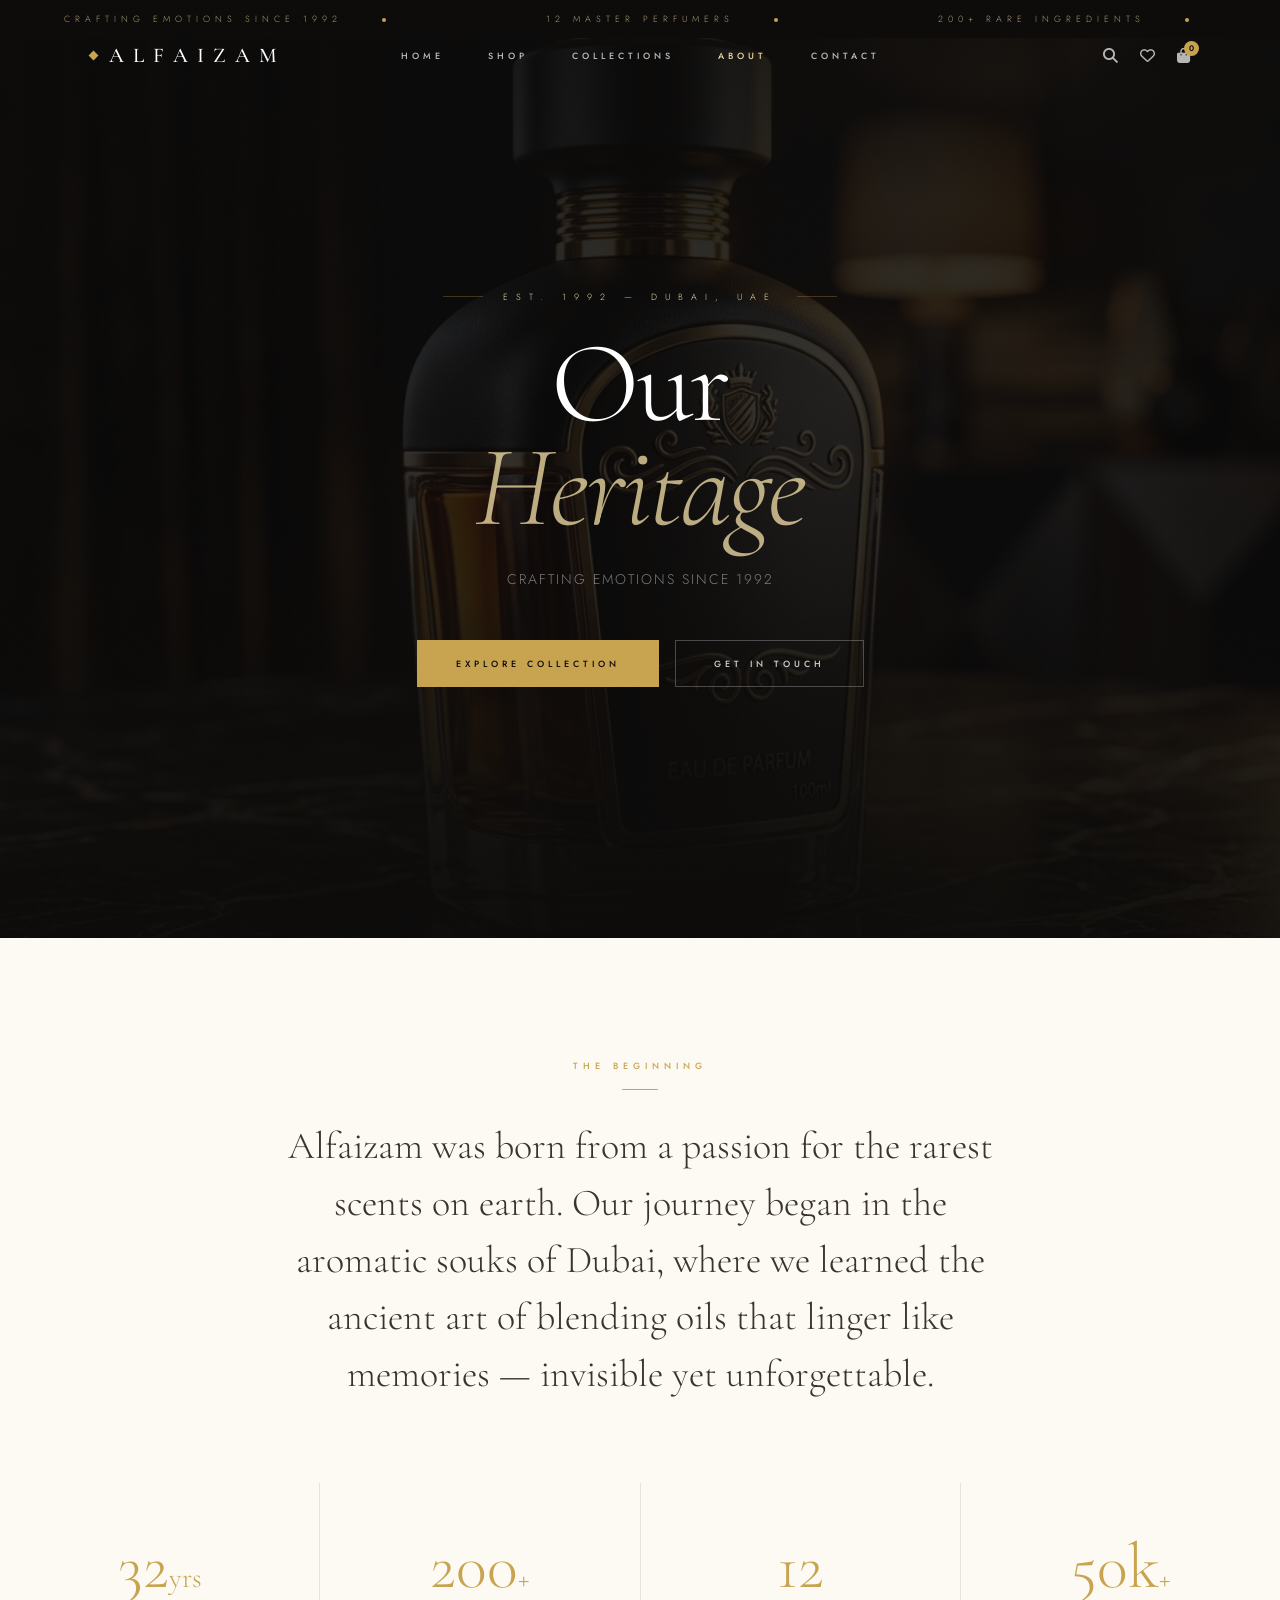
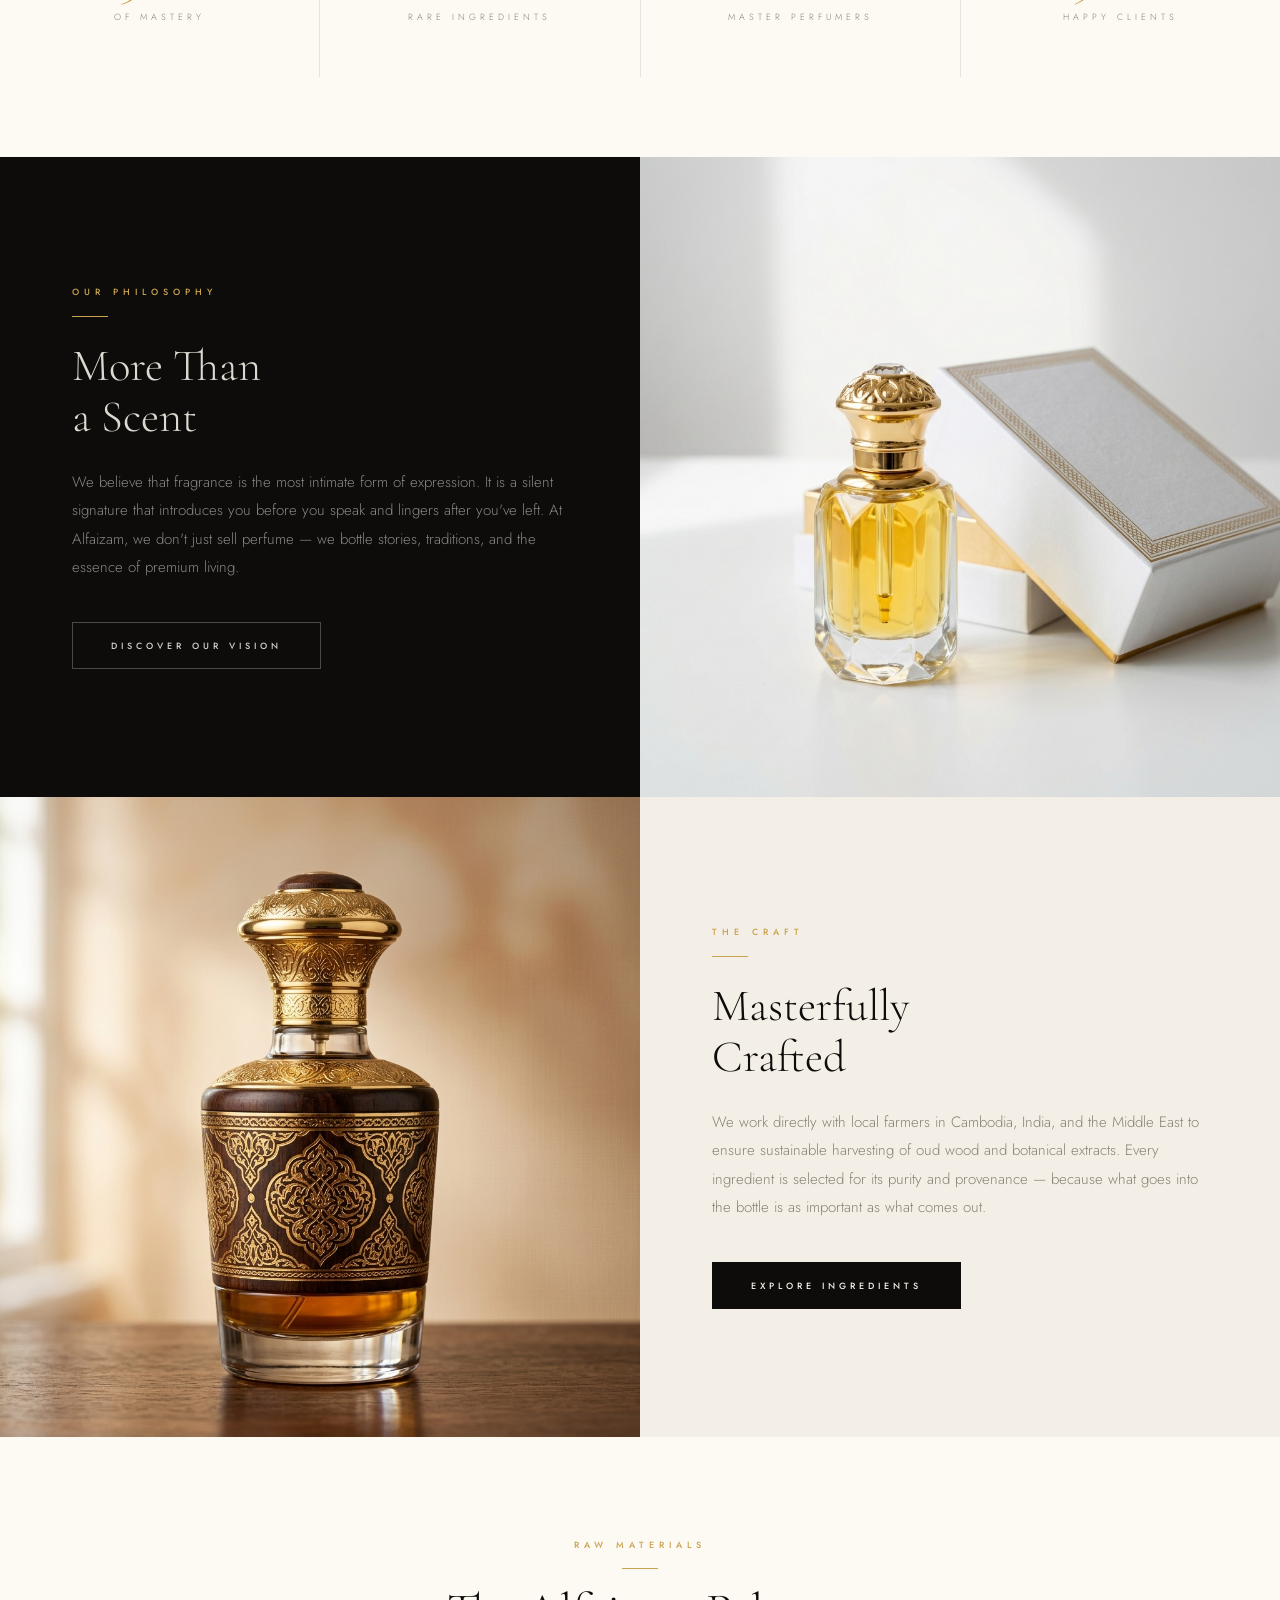
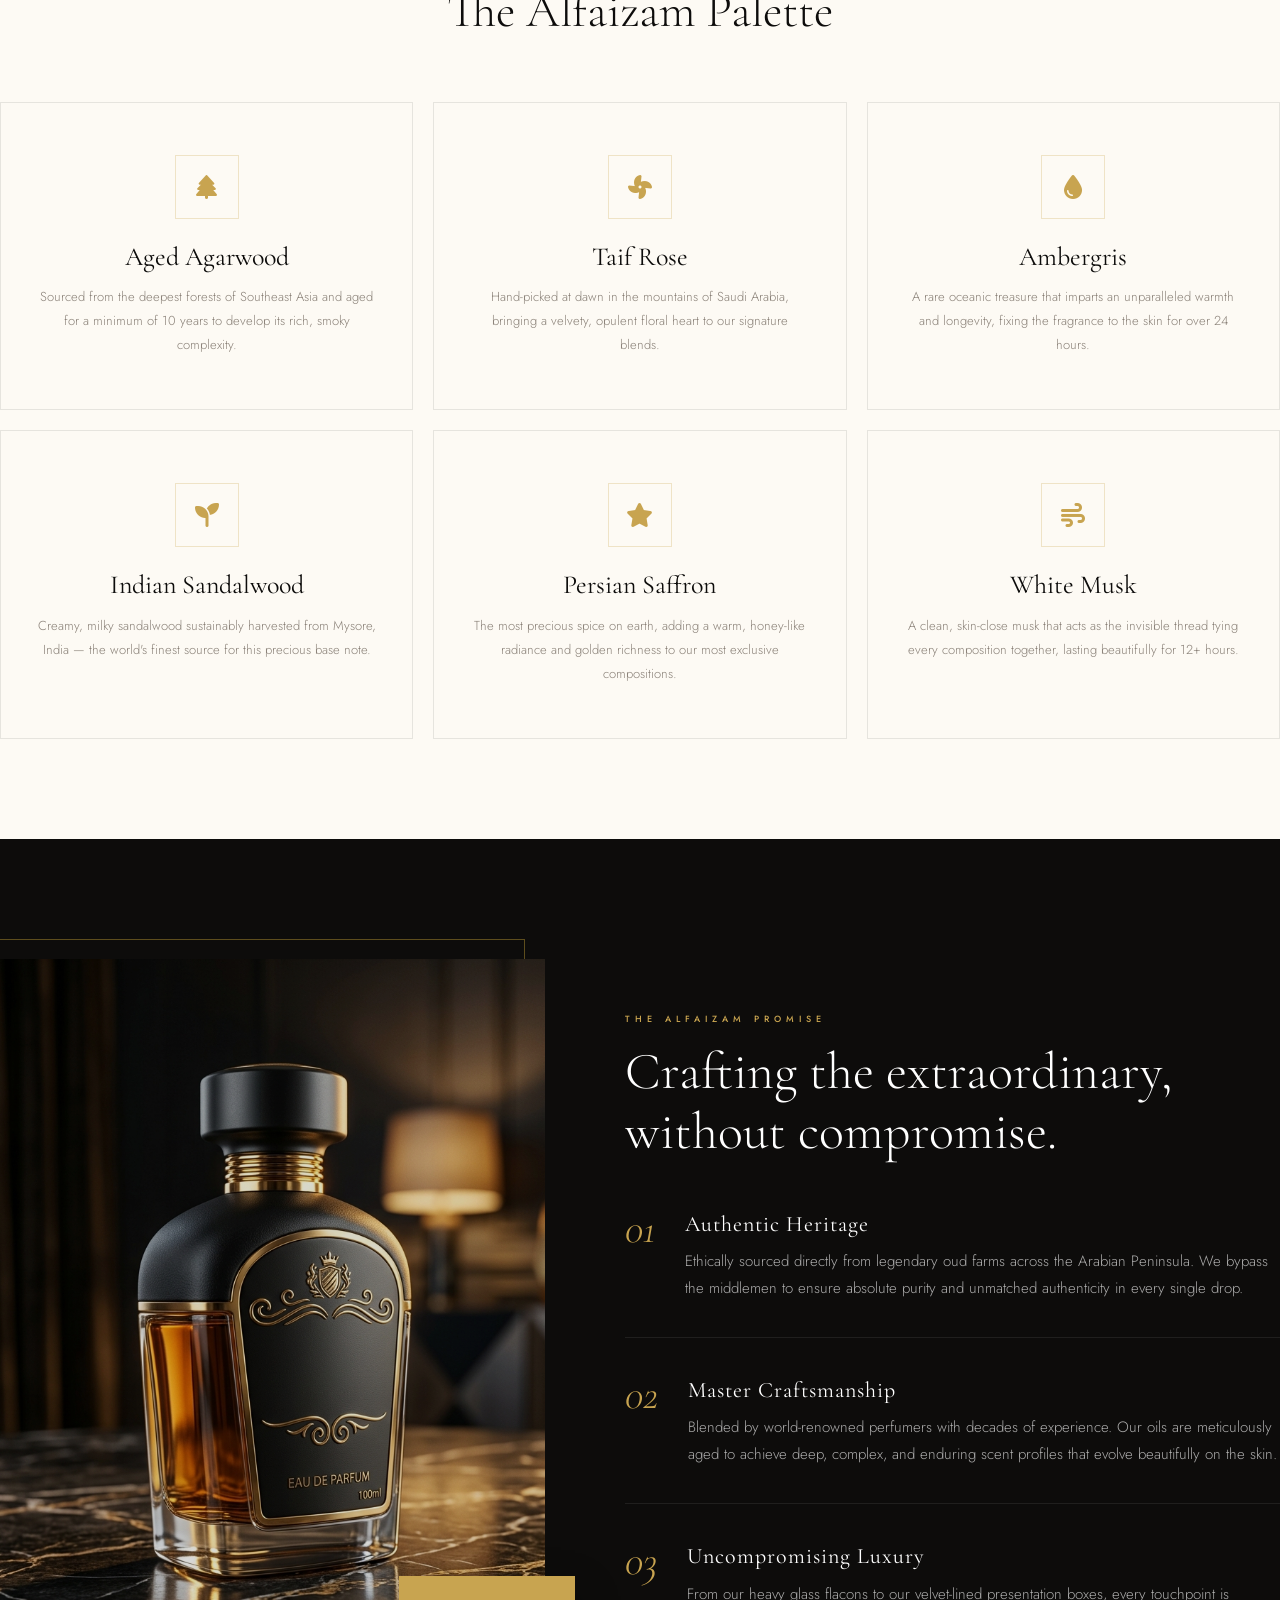
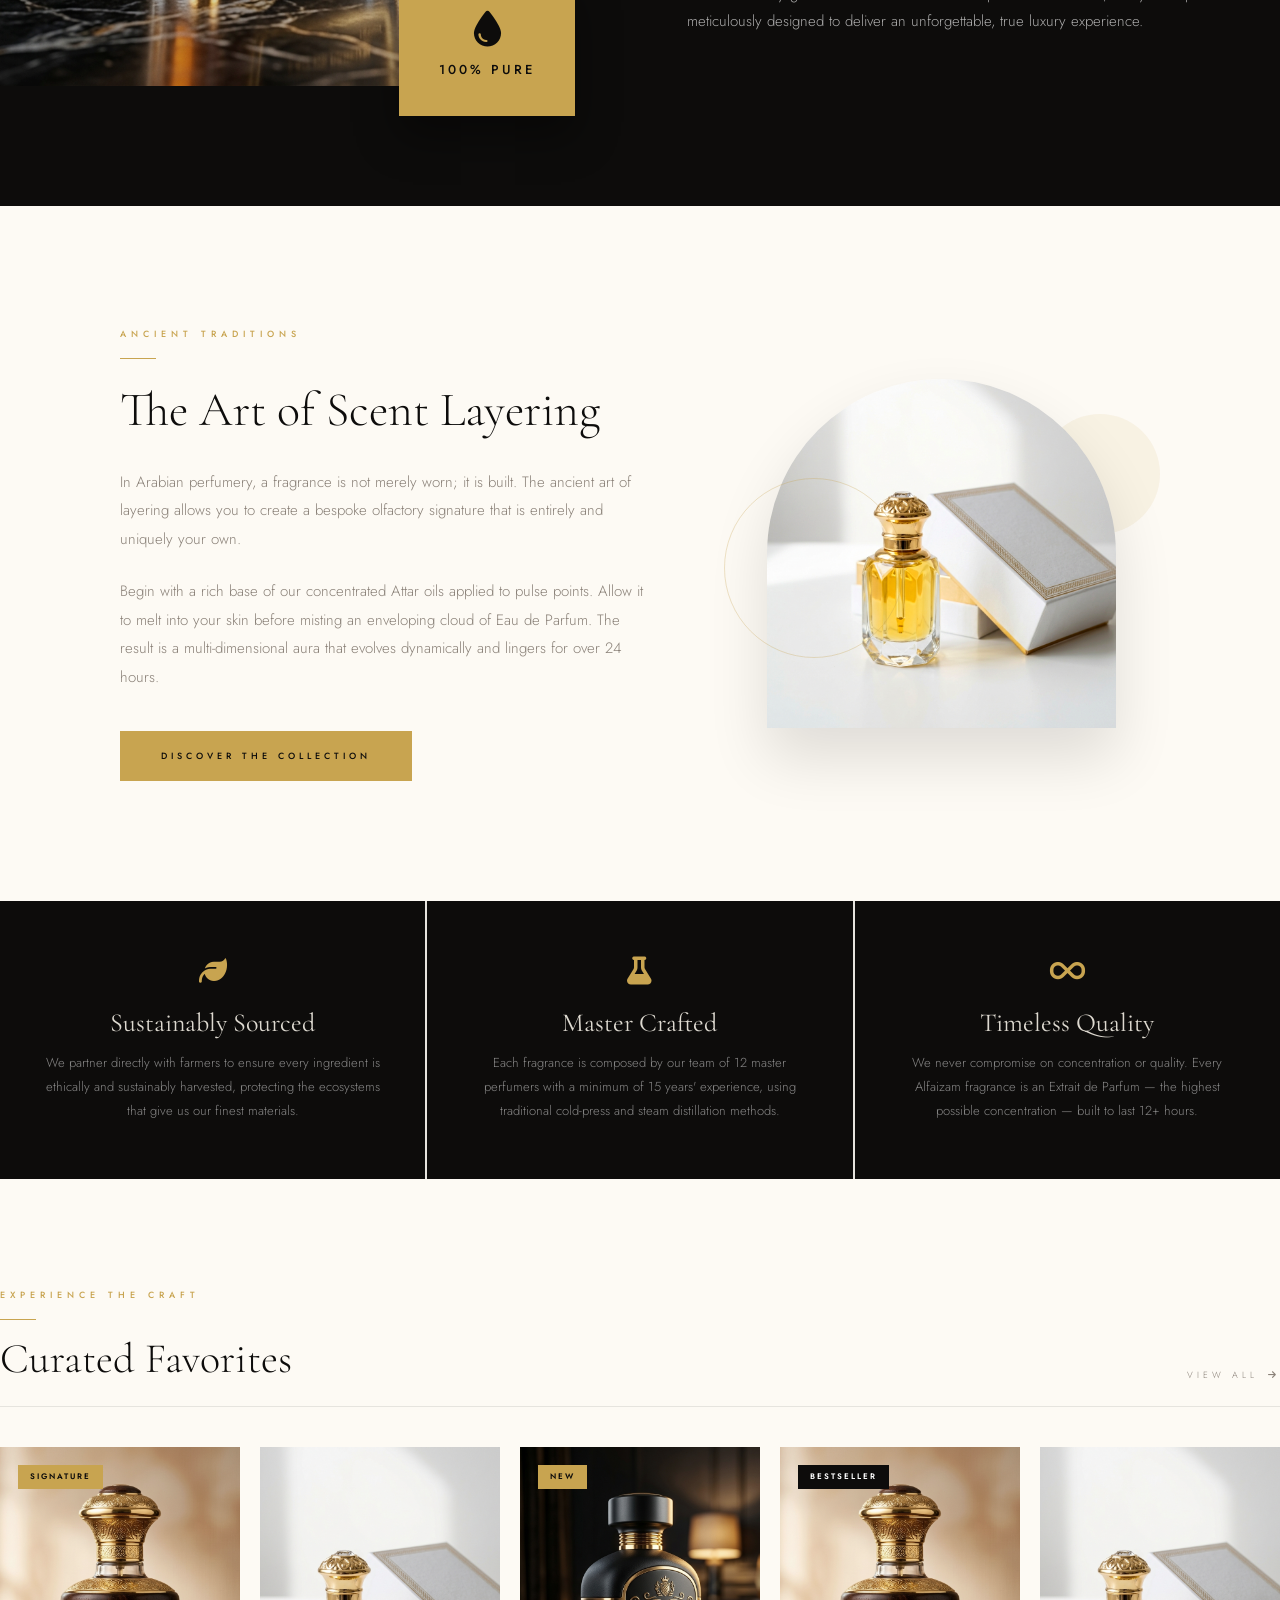
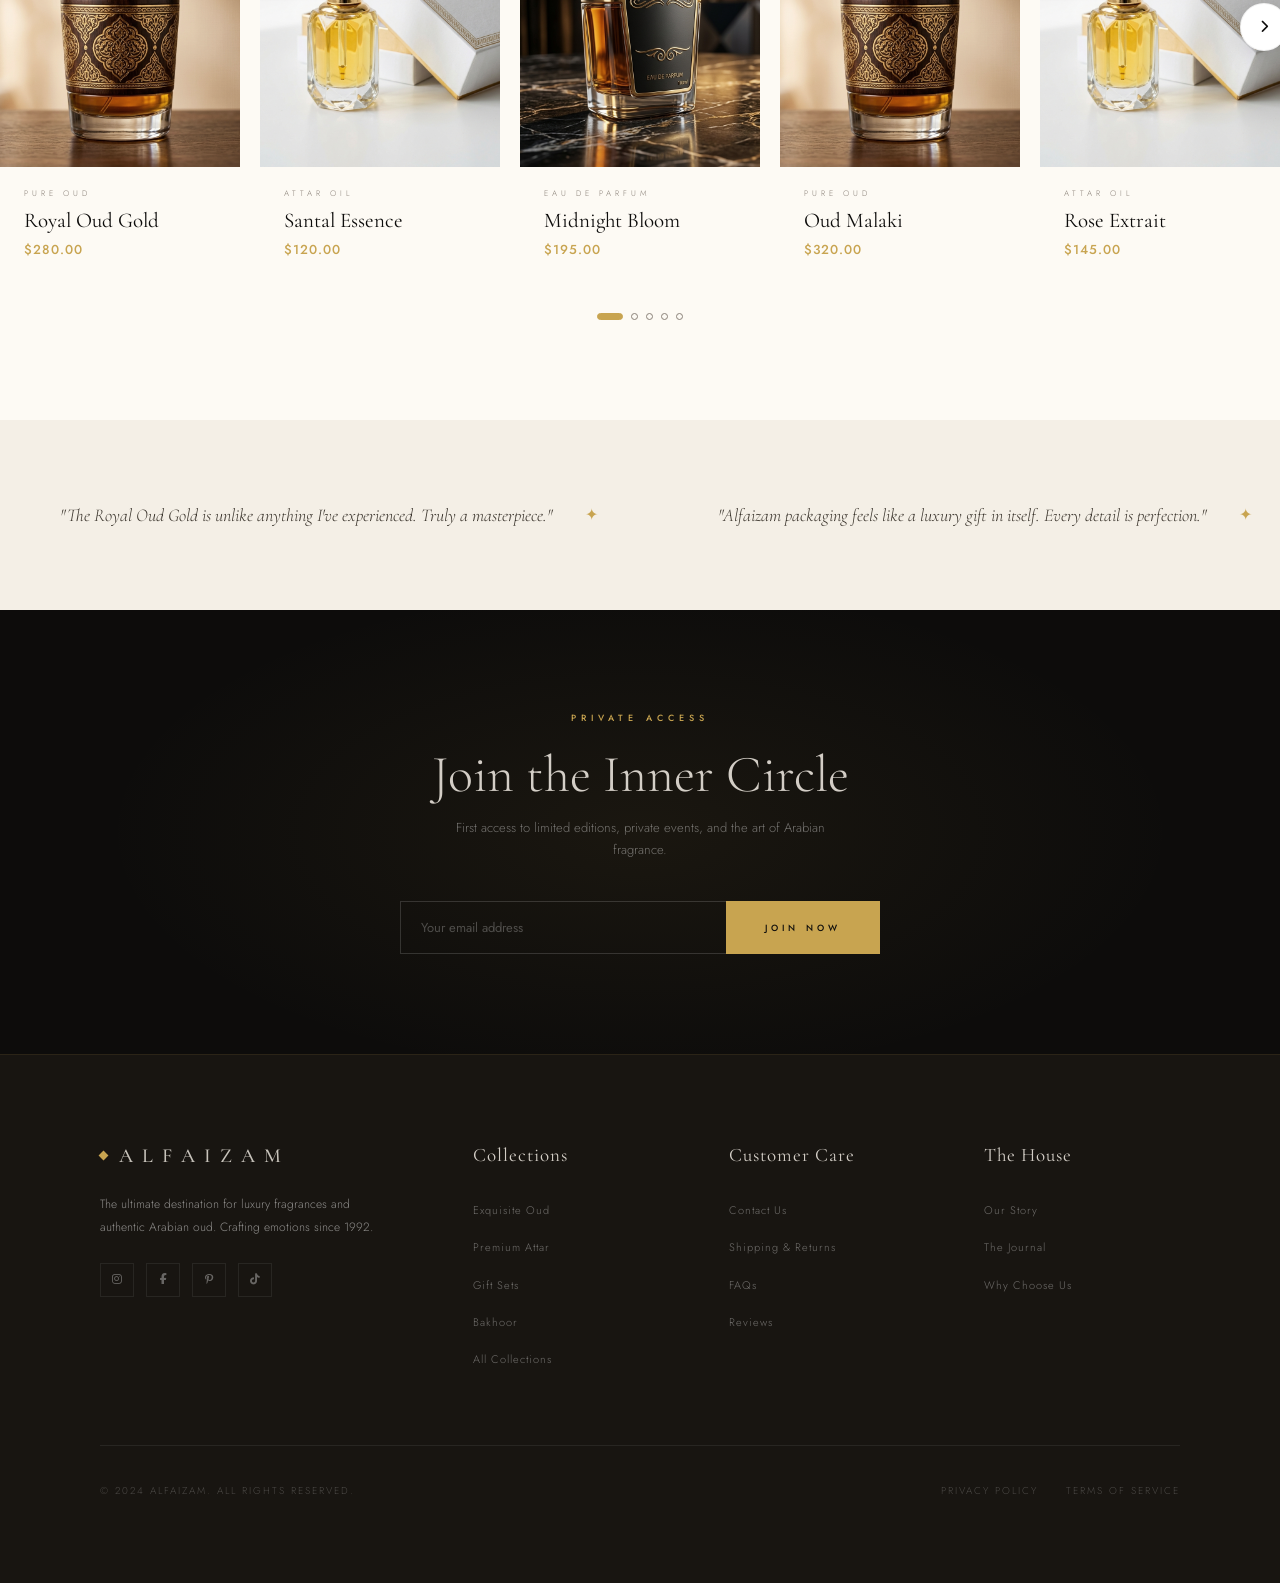
==== about.html @ 8cf2e2de "Initial Commit" ====
<!DOCTYPE html>
<html lang="en">

<head>
    <meta charset="UTF-8">
    <meta name="viewport" content="width=device-width, initial-scale=1.0">
    <title>Our Heritage | ALFAIZAM</title>
    <link rel="stylesheet" href="style.css">
    <link rel="stylesheet" href="https://cdnjs.cloudflare.com/ajax/libs/font-awesome/6.4.0/css/all.min.css">
    <style>
        /* ── About-specific ── */

        /* Full-bleed hero */
        .about-hero {
            min-height: 100vh;
            background: var(--ink);
            position: relative;
            display: flex;
            align-items: center;
            justify-content: center;
            overflow: hidden;
            color: white;
            text-align: center;
        }

        .about-hero-bg {
            position: absolute;
            inset: 0;
            background-image: url('images/hero.png');
            background-size: cover;
            background-position: center;
            opacity: .18;
        }

        .about-hero-vignette {
            position: absolute;
            inset: 0;
            background:
                radial-gradient(ellipse 100% 60% at 50% 100%, rgba(13, 12, 11, .95) 0%, transparent 65%),
                linear-gradient(to bottom, rgba(13, 12, 11, .6) 0%, rgba(13, 12, 11, .05) 40%, rgba(13, 12, 11, .7) 100%);
        }

        .about-hero-content {
            position: relative;
            z-index: 2;
            padding: 0 24px;
            max-width: 900px;
        }

        .about-hero-content .eyebrow {
            font-size: 9px;
            letter-spacing: 8px;
            text-transform: uppercase;
            color: var(--gold-pale);
            opacity: 0;
            animation: fadeInUp .9s forwards .3s;
            margin-bottom: 28px;
            display: flex;
            align-items: center;
            justify-content: center;
            gap: 20px;
        }

        .about-hero-content .eyebrow::before,
        .about-hero-content .eyebrow::after {
            content: '';
            display: block;
            width: 40px;
            height: 1px;
            background: var(--bd-gold);
        }

        .about-hero-content h1 {
            font-family: 'Cormorant Garamond', serif;
            font-size: clamp(64px, 9vw, 130px);
            font-weight: 300;
            line-height: .9;
            letter-spacing: -.02em;
            opacity: 0;
            animation: fadeInUp .9s forwards .55s;
            margin-bottom: 28px;
        }

        .about-hero-content h1 em {
            font-style: italic;
            color: rgba(232, 213, 160, .8);
            display: block;
        }

        .about-hero-content p {
            font-size: 14px;
            color: rgba(255, 255, 255, .45);
            letter-spacing: 2px;
            text-transform: uppercase;
            opacity: 0;
            animation: fadeInUp .9s forwards .75s;
            margin-bottom: 48px;
        }

        .about-hero-actions {
            display: flex;
            gap: 16px;
            justify-content: center;
            opacity: 0;
            animation: fadeInUp .9s forwards .95s;
        }

        /* ── Opening statement ── */
        .opening-section {
            background: var(--ivory);
            padding: 120px 0 80px;
        }

        .opening-quote {
            max-width: 820px;
            margin: 0 auto 80px;
            text-align: center;
            padding: 0 40px;
        }

        .opening-quote p {
            font-family: 'Cormorant Garamond', serif;
            font-size: clamp(24px, 3vw, 38px);
            font-weight: 300;
            line-height: 1.5;
            color: var(--charcoal);
        }

        /* ── Stats grid ── */
        .stat-grid-4 {
            display: grid;
            grid-template-columns: repeat(4, 1fr);
            gap: 1px;
            background: var(--bd-light);
        }

        @media (max-width: 768px) {
            .stat-grid-4 {
                grid-template-columns: repeat(2, 1fr);
            }
        }

        .stat-block-v2 {
            background: var(--ivory);
            padding: 52px 36px;
            text-align: center;
            transition: background .4s;
        }

        .stat-block-v2:hover {
            background: white;
        }

        .stat-block-v2 .num {
            font-family: 'Cormorant Garamond', serif;
            font-size: clamp(52px, 5vw, 76px);
            font-weight: 300;
            color: var(--gold);
            line-height: 1;
            margin-bottom: 10px;
        }

        .stat-block-v2 .lbl {
            font-size: 9px;
            letter-spacing: 4px;
            text-transform: uppercase;
            color: var(--ash);
        }

        /* ── Philosophy split ── */
        .philosophy-grid {
            display: grid;
            grid-template-columns: 1fr 1fr;
            min-height: 620px;
        }

        @media (max-width: 768px) {
            .philosophy-grid {
                grid-template-columns: 1fr;
            }

            .philosophy-img {
                height: 340px;
            }
        }

        .philosophy-img {
            position: relative;
            overflow: hidden;
        }

        .philosophy-img img {
            width: 100%;
            height: 100%;
            object-fit: cover;
            transition: transform 1.4s;
        }

        .philosophy-img:hover img {
            transform: scale(1.04);
        }

        .philosophy-content {
            display: flex;
            align-items: center;
            justify-content: center;
            padding: 80px 72px;
        }

        .philosophy-inner {
            max-width: 500px;
        }

        @media (max-width: 992px) {
            .philosophy-content {
                padding: 56px 40px;
            }
        }

        /* ── Timeline ── */
        .timeline-wrap {
            max-width: 900px;
            margin: 0 auto;
            position: relative;
        }

        .timeline-line {
            position: absolute;
            left: 50%;
            top: 0;
            bottom: 0;
            width: 1px;
            background: linear-gradient(to bottom, transparent, var(--bd-gold) 15%, var(--bd-gold) 85%, transparent);
            transform: translateX(-50%);
        }

        .timeline-item {
            display: grid;
            grid-template-columns: 1fr 56px 1fr;
            gap: 0;
            margin-bottom: 60px;
            align-items: center;
        }

        .timeline-item:last-child {
            margin-bottom: 0;
        }

        .tl-left {
            text-align: right;
            padding-right: 40px;
        }

        .tl-right {
            text-align: left;
            padding-left: 40px;
        }

        .tl-dot-wrap {
            display: flex;
            align-items: center;
            justify-content: center;
            position: relative;
            z-index: 2;
        }

        .tl-dot {
            width: 16px;
            height: 16px;
            border-radius: 50%;
            background: var(--gold);
            border: 3px solid var(--ivory);
            box-shadow: 0 0 0 1px var(--gold);
        }

        .tl-year {
            font-family: 'Cormorant Garamond', serif;
            font-size: 52px;
            font-weight: 300;
            color: var(--gold);
            line-height: 1;
            margin-bottom: 8px;
        }

        .tl-title {
            font-family: 'Cormorant Garamond', serif;
            font-size: 22px;
            font-weight: 400;
            margin-bottom: 8px;
            color: var(--ink);
        }

        .tl-desc {
            font-size: 13px;
            color: var(--ash);
            line-height: 1.75;
        }

        /* Alternating: odd items — year on right, text on left */
        .timeline-item:nth-child(even) .tl-left {
            order: 3;
            text-align: left;
            padding-right: 0;
            padding-left: 40px;
        }

        .timeline-item:nth-child(even) .tl-dot-wrap {
            order: 2;
        }

        .timeline-item:nth-child(even) .tl-right {
            order: 1;
            text-align: right;
            padding-left: 0;
            padding-right: 40px;
        }

        @media (max-width: 768px) {
            .timeline-line {
                left: 20px;
            }

            .timeline-item {
                grid-template-columns: 40px 1fr;
                grid-template-rows: auto;
            }

            .tl-dot-wrap {
                order: 1 !important;
                grid-row: 1;
            }

            .tl-left,
            .tl-right {
                order: 2 !important;
                grid-column: 2;
                text-align: left !important;
                padding: 0 0 0 16px !important;
            }

            .tl-right {
                display: none;
            }

            .tl-year {
                font-size: 36px;
            }
        }

        /* ── Ingredients ── */
        .ingredient-card {
            background: var(--ivory);
            padding: 52px 36px;
            text-align: center;
            border: 1px solid var(--bd-light);
            transition: background .4s, transform .4s, box-shadow .4s;
            position: relative;
            overflow: hidden;
        }

        .ingredient-card::before {
            content: '';
            position: absolute;
            bottom: 0;
            left: 0;
            right: 0;
            height: 2px;
            background: var(--gold);
            transform: scaleX(0);
            transition: transform .4s;
        }

        .ingredient-card:hover {
            background: white;
            transform: translateY(-4px);
            box-shadow: 0 16px 48px rgba(0, 0, 0, .08);
        }

        .ingredient-card:hover::before {
            transform: scaleX(1);
        }

        .ingredient-icon {
            width: 64px;
            height: 64px;
            border: 1px solid var(--bd-gold);
            display: flex;
            align-items: center;
            justify-content: center;
            margin: 0 auto 24px;
            color: var(--gold);
            font-size: 24px;
            transition: all .4s;
        }

        .ingredient-card:hover .ingredient-icon {
            background: var(--gold);
            color: var(--ink);
        }

        /* ── Values ── */
        .value-strip {
            display: grid;
            grid-template-columns: repeat(3, 1fr);
            gap: 2px;
            background: var(--bd-light);
        }

        @media (max-width: 768px) {
            .value-strip {
                grid-template-columns: 1fr;
            }
        }

        .value-card {
            background: var(--ink);
            padding: 56px 44px;
            color: white;
            text-align: center;
            transition: background .4s;
        }

        .value-card:hover {
            background: var(--smoke);
        }

        .value-card i {
            font-size: 28px;
            color: var(--gold);
            margin-bottom: 24px;
            display: block;
        }

        .value-card h3 {
            font-family: 'Cormorant Garamond', serif;
            font-size: 26px;
            font-weight: 400;
            margin-bottom: 14px;
            color: rgba(244, 239, 230, .9);
        }

        .value-card p {
            font-size: 13px;
            color: rgba(255, 255, 255, .5);
            line-height: 1.85;
        }

        /* ── Slider shared ── */
        .smart-slider-prev,
        .smart-slider-next {
            position: absolute;
            top: 38%;
            transform: translateY(-50%);
            width: 48px;
            height: 48px;
            background: white;
            color: var(--ink);
            border-radius: 50%;
            display: flex;
            align-items: center;
            justify-content: center;
            box-shadow: 0 4px 24px rgba(0, 0, 0, 0.18);
            z-index: 10;
            border: 1px solid rgba(0, 0, 0, 0.06);
            transition: all 0.3s;
            cursor: pointer;
            font-size: 13px;
        }

        .smart-slider-prev:hover,
        .smart-slider-next:hover {
            background: var(--gold);
            color: white;
            box-shadow: 0 6px 28px rgba(200, 164, 80, 0.4);
        }

        .smart-slider-prev {
            left: -8px;
        }

        .smart-slider-next {
            right: -8px;
        }

        .smart-slider-prev.hidden,
        .smart-slider-next.hidden {
            opacity: 0;
            pointer-events: none;
        }

        .smart-slider-section {
            position: relative;
        }

        .smart-slider-wrapper {
            overflow: hidden;
        }

        .smart-slider-track {
            display: flex;
            will-change: transform;
        }

        .slider-dots {
            display: flex;
            justify-content: center;
            gap: 8px;
            margin-top: 28px;
        }

        .slider-dot {
            width: 7px;
            height: 7px;
            border-radius: 50%;
            background: transparent;
            border: 1px solid var(--ash);
            cursor: pointer;
            transition: all 0.35s;
        }

        .slider-dot.active {
            background: var(--gold);
            border-color: var(--gold);
            width: 26px;
            border-radius: 4px;
        }
    </style>
</head>

<body>

    <div class="announcement-bar">
        <div class="marquee-track">
            <span class="marquee-item">Crafting Emotions Since 1992 <span class="dot"></span></span>
            <span class="marquee-item">12 Master Perfumers <span class="dot"></span></span>
            <span class="marquee-item">200+ Rare Ingredients <span class="dot"></span></span>
            <span class="marquee-item">50,000+ Happy Clients Worldwide <span class="dot"></span></span>
            <span class="marquee-item">Crafting Emotions Since 1992 <span class="dot"></span></span>
            <span class="marquee-item">12 Master Perfumers <span class="dot"></span></span>
            <span class="marquee-item">200+ Rare Ingredients <span class="dot"></span></span>
            <span class="marquee-item">50,000+ Happy Clients Worldwide <span class="dot"></span></span>
        </div>
    </div>

    <header class="site-header" id="site-header">
        <div class="container">
            <div class="header-inner">
                <div style="display:flex;align-items:center;gap:18px;">
                    <div class="hamburger" id="hamburger"><span></span><span></span><span></span></div>
                    <a href="index.html" class="logo"><span class="logo-gem"></span>Alfaizam</a>
                </div>
                <nav class="main-nav">
                    <a href="index.html">Home</a>
                    <a href="shop.html">Shop</a>
                    <a href="collections.html">Collections</a>
                    <a href="about.html" style="color:var(--gold-pale)!important;">About</a>
                    <a href="contact.html">Contact</a>
                </nav>
                <div class="header-actions">
                    <button id="search-btn"><i class="fa-solid fa-magnifying-glass"></i></button>
                    <a href="wishlist.html" class="hide-mobile"><i class="fa-regular fa-heart"></i></a>
                    <a href="cart.html" style="position:relative;">
                        <i class="fa-solid fa-bag-shopping"></i>
                        <span class="cart-badge">0</span>
                    </a>
                </div>
            </div>
        </div>
    </header>

    <nav class="mobile-nav" id="mobile-nav">
        <button class="mobile-close" id="mobile-close"><i class="fa-solid fa-xmark"></i></button>
        <ul class="mobile-nav-links">
            <li><a href="index.html">Home</a></li>
            <li><a href="shop.html">Shop</a></li>
            <li><a href="collections.html">Collections</a></li>
            <li><a href="about.html">About</a></li>
            <li><a href="contact.html">Contact</a></li>
        </ul>
        <div class="mobile-nav-footer"><a href="wishlist.html">Wishlist</a><a href="cart.html">Bag</a></div>
    </nav>

    <div class="search-overlay" id="search-overlay">
        <button class="search-close-btn" id="search-close"><i class="fa-solid fa-xmark"></i></button>
        <div class="search-body">
            <span class="search-label">Search Our Collection</span>
            <input type="text" class="search-field" placeholder="Oud, Attar, Rose…" id="search-field">
            <div class="search-hints">
                <span class="search-hint">Royal Oud</span>
                <span class="search-hint">Santal</span>
                <span class="search-hint">Gift Sets</span>
            </div>
        </div>
    </div>

    <!-- ══ ABOUT HERO ══ -->
    <section class="about-hero">
        <div class="about-hero-bg"></div>
        <div class="about-hero-vignette"></div>
        <div class="about-hero-content">
            <div class="eyebrow">Est. 1992 — Dubai, UAE</div>
            <h1>Our<em>Heritage</em></h1>
            <p>Crafting Emotions Since 1992</p>
            <div class="about-hero-actions">
                <a href="shop.html" class="btn btn-gold">Explore Collection</a>
                <a href="contact.html" class="btn btn-outline-light">Get in Touch</a>
            </div>
        </div>
    </section>

    <!-- ══ OPENING STATEMENT + STATS ══ -->
    <section class="opening-section">
        <div class="container">
            <div class="opening-quote reveal">
                <span class="label" style="margin-bottom:16px;display:block;text-align:center;">The Beginning</span>
                <div class="gold-line gold-line-center" style="margin-bottom:28px;"></div>
                <p>
                    Alfaizam was born from a passion for the rarest scents on earth. Our journey began in the aromatic
                    souks of Dubai, where we learned the ancient art of blending oils that linger like memories —
                    invisible yet unforgettable.
                </p>
            </div>
            <div class="stat-grid-4">
                <div class="stat-block-v2 reveal">
                    <p class="num">32<span style="font-size:.45em">yrs</span></p>
                    <p class="lbl">Of Mastery</p>
                </div>
                <div class="stat-block-v2 reveal d1">
                    <p class="num">200<span style="font-size:.45em">+</span></p>
                    <p class="lbl">Rare Ingredients</p>
                </div>
                <div class="stat-block-v2 reveal d2">
                    <p class="num">12</p>
                    <p class="lbl">Master Perfumers</p>
                </div>
                <div class="stat-block-v2 reveal d3">
                    <p class="num">50k<span style="font-size:.45em">+</span></p>
                    <p class="lbl">Happy Clients</p>
                </div>
            </div>
        </div>
    </section>

    <!-- ══ PHILOSOPHY SPLIT ══ -->
    <div class="philosophy-grid">
        <div class="philosophy-content" style="background:var(--ink);">
            <div class="philosophy-inner reveal">
                <span class="label" style="margin-bottom:16px;display:block;">Our Philosophy</span>
                <div class="gold-line gold-line-left" style="margin-bottom:24px;"></div>
                <h2
                    style="font-family:'Cormorant Garamond',serif;font-size:clamp(34px,3.5vw,52px);font-weight:300;color:rgba(244,239,230,.9);margin-bottom:24px;line-height:1.15;">
                    More Than<br>a Scent
                </h2>
                <p style="color:rgba(255,255,255,.5);font-size:15px;line-height:1.9;margin-bottom:40px;">
                    We believe that fragrance is the most intimate form of expression. It is a silent signature that
                    introduces you before you speak and lingers after you've left. At Alfaizam, we don't just sell
                    perfume — we bottle stories, traditions, and the essence of premium living.
                </p>
                <a href="why-us.html" class="btn btn-outline-light">Discover Our Vision</a>
            </div>
        </div>
        <div class="philosophy-img">
            <img src="images/attar.png" alt="Our Process">
        </div>
    </div>

    <!-- ══ SOURCING SPLIT ══ -->
    <div class="philosophy-grid">
        <div class="philosophy-img">
            <img src="images/oud.png" alt="Ingredients">
        </div>
        <div class="philosophy-content" style="background:var(--cream);">
            <div class="philosophy-inner reveal">
                <span class="label" style="margin-bottom:16px;display:block;">The Craft</span>
                <div class="gold-line gold-line-left" style="margin-bottom:24px;"></div>
                <h2
                    style="font-family:'Cormorant Garamond',serif;font-size:clamp(34px,3.5vw,52px);font-weight:300;margin-bottom:24px;line-height:1.15;">
                    Masterfully<br>Crafted
                </h2>
                <p style="color:var(--ash);font-size:15px;line-height:1.9;margin-bottom:40px;">
                    We work directly with local farmers in Cambodia, India, and the Middle East to ensure sustainable
                    harvesting of oud wood and botanical extracts. Every ingredient is selected for its purity and
                    provenance — because what goes into the bottle is as important as what comes out.
                </p>
                <a href="why-us.html" class="btn btn-dark">Explore Ingredients</a>
            </div>
        </div>
    </div>

    <!-- ══ THE ALFAIZAM PALETTE (INGREDIENTS) ══ -->
    <section class="section" style="background:var(--ivory);">
        <div class="container">
            <div class="text-center reveal" style="margin-bottom:64px;">
                <span class="label" style="margin-bottom:16px;display:block;">Raw Materials</span>
                <div class="gold-line gold-line-center"></div>
                <h2 style="font-family:'Cormorant Garamond',serif;font-size:48px;font-weight:300;margin-top:16px;">The
                    Alfaizam Palette</h2>
            </div>
            <div style="display:grid;grid-template-columns:repeat(3,1fr);gap:20px;">
                <div class="ingredient-card reveal">
                    <div class="ingredient-icon"><i class="fa-solid fa-tree"></i></div>
                    <h3
                        style="font-family:'Cormorant Garamond',serif;font-size:26px;font-weight:400;margin-bottom:14px;">
                        Aged Agarwood</h3>
                    <p style="font-size:13px;color:var(--ash);line-height:1.85;">Sourced from the deepest forests of
                        Southeast Asia and aged for a minimum of 10 years to develop its rich, smoky complexity.</p>
                </div>
                <div class="ingredient-card reveal d1">
                    <div class="ingredient-icon"><i class="fa-solid fa-fan"></i></div>
                    <h3
                        style="font-family:'Cormorant Garamond',serif;font-size:26px;font-weight:400;margin-bottom:14px;">
                        Taif Rose</h3>
                    <p style="font-size:13px;color:var(--ash);line-height:1.85;">Hand-picked at dawn in the mountains of
                        Saudi Arabia, bringing a velvety, opulent floral heart to our signature blends.</p>
                </div>
                <div class="ingredient-card reveal d2">
                    <div class="ingredient-icon"><i class="fa-solid fa-droplet"></i></div>
                    <h3
                        style="font-family:'Cormorant Garamond',serif;font-size:26px;font-weight:400;margin-bottom:14px;">
                        Ambergris</h3>
                    <p style="font-size:13px;color:var(--ash);line-height:1.85;">A rare oceanic treasure that imparts an
                        unparalleled warmth and longevity, fixing the fragrance to the skin for over 24 hours.</p>
                </div>
                <div class="ingredient-card reveal">
                    <div class="ingredient-icon"><i class="fa-solid fa-seedling"></i></div>
                    <h3
                        style="font-family:'Cormorant Garamond',serif;font-size:26px;font-weight:400;margin-bottom:14px;">
                        Indian Sandalwood</h3>
                    <p style="font-size:13px;color:var(--ash);line-height:1.85;">Creamy, milky sandalwood sustainably
                        harvested from Mysore, India — the world's finest source for this precious base note.</p>
                </div>
                <div class="ingredient-card reveal d1">
                    <div class="ingredient-icon"><i class="fa-solid fa-star"></i></div>
                    <h3
                        style="font-family:'Cormorant Garamond',serif;font-size:26px;font-weight:400;margin-bottom:14px;">
                        Persian Saffron</h3>
                    <p style="font-size:13px;color:var(--ash);line-height:1.85;">The most precious spice on earth,
                        adding a warm, honey-like radiance and golden richness to our most exclusive compositions.</p>
                </div>
                <div class="ingredient-card reveal d2">
                    <div class="ingredient-icon"><i class="fa-solid fa-wind"></i></div>
                    <h3
                        style="font-family:'Cormorant Garamond',serif;font-size:26px;font-weight:400;margin-bottom:14px;">
                        White Musk</h3>
                    <p style="font-size:13px;color:var(--ash);line-height:1.85;">A clean, skin-close musk that acts as
                        the invisible thread tying every composition together, lasting beautifully for 12+ hours.</p>
                </div>
            </div>
        </div>
    </section>

    <!-- ══ THE ALFAIZAM PROMISE (CREATIVE) ══ -->
    <section class="section" style="background:var(--ink); color:white; overflow:hidden; padding: 120px 0;">
        <div class="container">
            <div style="display:flex; flex-wrap:wrap; align-items:center; gap: 80px;">
                <!-- Left: Visual -->
                <div class="promise-visual reveal" style="flex:1; min-width: 320px; position:relative;">
                    <div
                        style="position:absolute; top:-20px; left:-20px; width:100%; height:100%; border:1px solid rgba(212, 175, 55, 0.4); z-index:0;">
                    </div>
                    <img src="images/hero.png" alt="Alfaizam Quality"
                        style="width:100%; height:auto; position:relative; z-index:1; object-fit:cover; aspect-ratio:3/4; filter:brightness(0.85);">
                    <div
                        style="position:absolute; bottom:-30px; right:-30px; background:var(--gold); padding:35px 40px; z-index:2; text-align:center; box-shadow: 0 20px 40px rgba(0,0,0,0.4);">
                        <i class="fa-solid fa-droplet"
                            style="font-size:36px; color:var(--ink); margin-bottom:12px;"></i>
                        <p
                            style="color:var(--ink); font-family:'Jost', sans-serif; font-weight:500; font-size:13px; letter-spacing:3px; text-transform:uppercase; margin:0;">
                            100% Pure</p>
                    </div>
                </div>

                <!-- Right: Content -->
                <div class="promise-content" style="flex:1.2; min-width: 320px;">
                    <span class="label" style="margin-bottom:16px;display:block;color:var(--gold);">The Alfaizam
                        Promise</span>
                    <h2
                        style="font-family:'Cormorant Garamond',serif;font-size:52px;font-weight:300;margin-bottom:50px; line-height:1.15;">
                        Crafting the extraordinary, without compromise.</h2>

                    <div style="display:flex; flex-direction:column; gap:40px;">
                        <div class="reveal d1"
                            style="display:flex; gap:30px; border-bottom:1px solid rgba(255,255,255,0.08); padding-bottom:35px;">
                            <span
                                style="font-family:'Cormorant Garamond',serif; font-size:42px; color:var(--gold); font-style:italic; line-height:0.8;">01</span>
                            <div>
                                <h3
                                    style="font-size:22px; font-weight:400; margin-bottom:12px; letter-spacing:1px; font-family:'Cormorant Garamond',serif;">
                                    Authentic Heritage</h3>
                                <p style="font-size:15px; color:rgba(255,255,255,0.65); line-height:1.8; margin:0;">
                                    Ethically sourced directly from legendary oud farms across the Arabian Peninsula. We
                                    bypass the middlemen to ensure absolute purity and unmatched authenticity in every
                                    single drop.</p>
                            </div>
                        </div>

                        <div class="reveal d2"
                            style="display:flex; gap:30px; border-bottom:1px solid rgba(255,255,255,0.08); padding-bottom:35px;">
                            <span
                                style="font-family:'Cormorant Garamond',serif; font-size:42px; color:var(--gold); font-style:italic; line-height:0.8;">02</span>
                            <div>
                                <h3
                                    style="font-size:22px; font-weight:400; margin-bottom:12px; letter-spacing:1px; font-family:'Cormorant Garamond',serif;">
                                    Master Craftsmanship</h3>
                                <p style="font-size:15px; color:rgba(255,255,255,0.65); line-height:1.8; margin:0;">
                                    Blended by world-renowned perfumers with decades of experience. Our oils are
                                    meticulously aged to achieve deep, complex, and enduring scent profiles that evolve
                                    beautifully on the skin.</p>
                            </div>
                        </div>

                        <div class="reveal d3" style="display:flex; gap:30px;">
                            <span
                                style="font-family:'Cormorant Garamond',serif; font-size:42px; color:var(--gold); font-style:italic; line-height:0.8;">03</span>
                            <div>
                                <h3
                                    style="font-size:22px; font-weight:400; margin-bottom:12px; letter-spacing:1px; font-family:'Cormorant Garamond',serif;">
                                    Uncompromising Luxury</h3>
                                <p style="font-size:15px; color:rgba(255,255,255,0.65); line-height:1.8; margin:0;">From
                                    our heavy glass flacons to our velvet-lined presentation boxes, every touchpoint is
                                    meticulously designed to deliver an unforgettable, true luxury experience.</p>
                            </div>
                        </div>
                    </div>
                </div>
            </div>
        </div>
    </section>

    <!-- ══ THE ART OF LAYERING ══ -->
    <section class="section" style="background:var(--ivory); padding: 120px;">
        <div class="container">
            <div style="display:flex; flex-wrap:wrap; align-items:center; gap: 80px;">
                <!-- Content -->
                <div class="layering-content reveal" style="flex:1.2; min-width: 320px;">
                    <span class="label" style="margin-bottom:16px;display:block;">Ancient Traditions</span>
                    <div class="gold-line gold-line-left" style="margin-bottom:24px;"></div>
                    <h2
                        style="font-family:'Cormorant Garamond',serif;font-size:48px;font-weight:300;margin-bottom:30px;line-height:1.15;">
                        The Art of Scent Layering</h2>
                    <p style="font-size:15px;color:var(--ash);line-height:1.9;margin-bottom:24px;">In Arabian perfumery,
                        a fragrance is not merely worn; it is built. The ancient art of layering allows you to create a
                        bespoke olfactory signature that is entirely and uniquely your own.</p>
                    <p style="font-size:15px;color:var(--ash);line-height:1.9;margin-bottom:40px;">Begin with a rich
                        base of our concentrated Attar oils applied to pulse points. Allow it to melt into your skin
                        before misting an enveloping cloud of Eau de Parfum. The result is a multi-dimensional aura that
                        evolves dynamically and lingers for over 24 hours.</p>

                    <a href="shop.html" class="btn btn-gold" style="padding:16px 40px;">Discover the Collection</a>
                </div>
                <!-- Visual -->
                <div class="layering-visual reveal d1"
                    style="flex:1; min-width: 320px; display:flex; justify-content:center; position:relative;">
                    <!-- Arch Image Frame -->
                    <div
                        style="width:80%; max-width:400px; border-radius:250px 250px 0 0; overflow:hidden; position:relative; z-index:2; box-shadow:0 30px 60px rgba(0,0,0,0.12);">
                        <img src="images/attar.png" alt="Scent Layering"
                            style="width:100%; height:auto; display:block; filter:contrast(1.05) saturate(1.1);">
                    </div>
                    <!-- Decorative Elements -->
                    <div
                        style="position:absolute; top:10%; right:0; width:120px; height:120px; background:var(--gold); border-radius:50%; opacity:0.1; z-index:1;">
                    </div>
                    <div
                        style="position:absolute; bottom:20%; left:0; width:180px; height:180px; border:1px solid var(--gold); border-radius:50%; opacity:0.3; z-index:3; pointer-events:none;">
                    </div>
                </div>
            </div>
        </div>
    </section>


    <!-- ══ VALUES ══ -->
    <div class="value-strip">
        <div class="value-card reveal">
            <i class="fa-solid fa-leaf"></i>
            <h3>Sustainably Sourced</h3>
            <p>We partner directly with farmers to ensure every ingredient is ethically and sustainably harvested,
                protecting the ecosystems that give us our finest materials.</p>
        </div>
        <div class="value-card reveal d1">
            <i class="fa-solid fa-flask"></i>
            <h3>Master Crafted</h3>
            <p>Each fragrance is composed by our team of 12 master perfumers with a minimum of 15 years' experience,
                using traditional cold-press and steam distillation methods.</p>
        </div>
        <div class="value-card reveal d2">
            <i class="fa-solid fa-infinity"></i>
            <h3>Timeless Quality</h3>
            <p>We never compromise on concentration or quality. Every Alfaizam fragrance is an Extrait de Parfum — the
                highest possible concentration — built to last 12+ hours.</p>
        </div>
    </div>

    <!-- ══ CURATED FAVORITES — SLIDER ══ -->
    <section class="section" style="background:var(--ivory);">
        <div class="container">
            <div
                style="display:flex;justify-content:space-between;align-items:flex-end;margin-bottom:40px;padding-bottom:24px;border-bottom:1px solid var(--bd-light);">
                <div>
                    <span class="label">Experience The Craft</span>
                    <div class="gold-line gold-line-left" style="margin-top:12px;"></div>
                    <h2 style="font-size:42px;margin-top:12px;">Curated Favorites</h2>
                </div>
                <a href="shop.html"
                    style="font-size:9px;letter-spacing:4px;text-transform:uppercase;color:var(--ash);display:flex;align-items:center;gap:10px;transition:color .3s;"
                    onmouseover="this.style.color='var(--gold)'" onmouseout="this.style.color='var(--ash)'">
                    View All <i class="fa-solid fa-arrow-right"></i>
                </a>
            </div>
            <div class="smart-slider-section">
                <button class="smart-slider-prev" id="fav-prev"><i class="fa-solid fa-chevron-left"></i></button>
                <div class="smart-slider-wrapper">
                    <div class="smart-slider-track" id="fav-track"></div>
                </div>
                <button class="smart-slider-next" id="fav-next"><i class="fa-solid fa-chevron-right"></i></button>
                <div class="slider-dots" id="fav-dots"></div>
            </div>
        </div>
    </section>

    <!-- ══ TESTIMONIALS MARQUEE ══ -->
    <div style="background:var(--cream);padding:80px 0;overflow:hidden;">
        <div style="display:flex;white-space:nowrap;animation:marquee 42s linear infinite;">
            <div style="display:inline-flex;align-items:center;gap:32px;padding:0 60px;"><span
                    style="font-family:'Cormorant Garamond',serif;font-size:18px;font-style:italic;color:var(--charcoal);">"The
                    Royal Oud Gold is unlike anything I've experienced. Truly a masterpiece."</span><span
                    style="color:var(--gold);">✦</span></div>
            <div style="display:inline-flex;align-items:center;gap:32px;padding:0 60px;"><span
                    style="font-family:'Cormorant Garamond',serif;font-size:18px;font-style:italic;color:var(--charcoal);">"Alfaizam
                    packaging feels like a luxury gift in itself. Every detail is perfection."</span><span
                    style="color:var(--gold);">✦</span></div>
            <div style="display:inline-flex;align-items:center;gap:32px;padding:0 60px;"><span
                    style="font-family:'Cormorant Garamond',serif;font-size:18px;font-style:italic;color:var(--charcoal);">"Finally
                    a brand true to traditional scent profiles while feeling utterly modern."</span><span
                    style="color:var(--gold);">✦</span></div>
            <div style="display:inline-flex;align-items:center;gap:32px;padding:0 60px;"><span
                    style="font-family:'Cormorant Garamond',serif;font-size:18px;font-style:italic;color:var(--charcoal);">"The
                    Santal Essence has become my signature. I receive compliments every single day."</span><span
                    style="color:var(--gold);">✦</span></div>
            <div style="display:inline-flex;align-items:center;gap:32px;padding:0 60px;"><span
                    style="font-family:'Cormorant Garamond',serif;font-size:18px;font-style:italic;color:var(--charcoal);">"The
                    Royal Oud Gold is unlike anything I've experienced. Truly a masterpiece."</span><span
                    style="color:var(--gold);">✦</span></div>
            <div style="display:inline-flex;align-items:center;gap:32px;padding:0 60px;"><span
                    style="font-family:'Cormorant Garamond',serif;font-size:18px;font-style:italic;color:var(--charcoal);">"Alfaizam
                    packaging feels like a luxury gift in itself. Every detail is perfection."</span><span
                    style="color:var(--gold);">✦</span></div>
            <div style="display:inline-flex;align-items:center;gap:32px;padding:0 60px;"><span
                    style="font-family:'Cormorant Garamond',serif;font-size:18px;font-style:italic;color:var(--charcoal);">"Finally
                    a brand true to traditional scent profiles while feeling utterly modern."</span><span
                    style="color:var(--gold);">✦</span></div>
        </div>
    </div>

    <!-- ══ NEWSLETTER ══ -->
    <div class="newsletter-section">
        <div class="container">
            <div class="text-center reveal" style="position:relative;z-index:1;">
                <span class="label" style="margin-bottom:20px;display:block;">Private Access</span>
                <h2
                    style="font-family:'Cormorant Garamond',serif;font-size:52px;font-weight:300;color:rgba(244,239,230,.85);margin-bottom:14px;">
                    Join the Inner Circle
                </h2>
                <p
                    style="font-size:13px;color:rgba(255,255,255,.4);margin-bottom:40px;max-width:400px;margin-left:auto;margin-right:auto;">
                    First access to limited editions, private events, and the art of Arabian fragrance.
                </p>
                <form class="newsletter-form" onsubmit="return false;">
                    <input type="email" class="newsletter-input" placeholder="Your email address">
                    <button type="submit" class="btn btn-gold" style="white-space:nowrap;">Join Now</button>
                </form>
            </div>
        </div>
    </div>

    <!-- ══ FOOTER ══ -->
    <footer class="site-footer">
        <div class="container">
            <div class="footer-top">
                <div class="footer-brand">
                    <a href="index.html" class="logo" style="color:rgba(244,239,230,.8);font-size:20px;"><span
                            class="logo-gem"></span>Alfaizam</a>
                    <p class="footer-brand-text">The ultimate destination for luxury fragrances and authentic Arabian
                        oud. Crafting emotions since 1992.</p>
                    <div class="footer-socials">
                        <a href="#" class="footer-social-btn"><i class="fa-brands fa-instagram"></i></a>
                        <a href="#" class="footer-social-btn"><i class="fa-brands fa-facebook-f"></i></a>
                        <a href="#" class="footer-social-btn"><i class="fa-brands fa-pinterest-p"></i></a>
                        <a href="#" class="footer-social-btn"><i class="fa-brands fa-tiktok"></i></a>
                    </div>
                </div>
                <div class="footer-col">
                    <h5>Collections</h5>
                    <ul>
                        <li><a href="shop.html">Exquisite Oud</a></li>
                        <li><a href="shop.html">Premium Attar</a></li>
                        <li><a href="shop.html">Gift Sets</a></li>
                        <li><a href="shop.html">Bakhoor</a></li>
                        <li><a href="collections.html">All Collections</a></li>
                    </ul>
                </div>
                <div class="footer-col">
                    <h5>Customer Care</h5>
                    <ul>
                        <li><a href="contact.html">Contact Us</a></li>
                        <li><a href="why-us.html">Shipping & Returns</a></li>
                        <li><a href="faq.html">FAQs</a></li>
                        <li><a href="reviews.html">Reviews</a></li>
                    </ul>
                </div>
                <div class="footer-col">
                    <h5>The House</h5>
                    <ul>
                        <li><a href="about.html">Our Story</a></li>
                        <li><a href="journal.html">The Journal</a></li>
                        <li><a href="why-us.html">Why Choose Us</a></li>
                    </ul>
                </div>
            </div>
            <div class="footer-bottom">
                <p>© 2024 Alfaizam. All Rights Reserved.</p>
                <div class="footer-bottom-links"><a href="#">Privacy Policy</a><a href="#">Terms of Service</a></div>
            </div>
        </div>
    </footer>

    <script>
        // ══ PRODUCT DATA ══
        const FAV_PRODUCTS = [
            { name: 'Royal Oud Gold', cat: 'Pure Oud', price: '$280.00', img: 'images/oud.png', badge: 'Signature', badgeBg: '' },
            { name: 'Santal Essence', cat: 'Attar Oil', price: '$120.00', img: 'images/attar.png', badge: '', badgeBg: '' },
            { name: 'Midnight Bloom', cat: 'Eau de Parfum', price: '$195.00', img: 'images/hero.png', badge: 'New', badgeBg: '' },
            { name: 'Oud Malaki', cat: 'Pure Oud', price: '$320.00', img: 'images/oud.png', badge: 'Bestseller', badgeBg: 'var(--ink)' },
            { name: 'Rose Extrait', cat: 'Attar Oil', price: '$145.00', img: 'images/attar.png', badge: '', badgeBg: '' },
            { name: 'Velvet Agarwood', cat: 'Pure Oud', price: '$380.00', img: 'images/hero.png', badge: '', badgeBg: '' },
            { name: 'Taif Rose Absolute', cat: 'Attar Oil', price: '$310.00', img: 'images/oud.png', badge: 'Signature', badgeBg: '' },
            { name: 'Heritage Blend', cat: 'Exclusive', price: '$520.00', img: 'images/attar.png', badge: '', badgeBg: '' },
            { name: 'Saffron Gold', cat: 'Eau de Parfum', price: '$260.00', img: 'images/hero.png', badge: 'Limited', badgeBg: 'var(--gold)' },
        ];

        // ══ CARD BUILDER ══
        function buildCard(p) {
            const badgeHtml = p.badge ? `<span class="prod-badge" style="${p.badgeBg ? 'background:' + p.badgeBg + ';color:' + (p.badgeBg === 'var(--gold)' ? 'var(--ink)' : 'white') + ';' : ''}">${p.badge}</span>` : '';
            return `
        <div class="product-card reveal">
            <div class="prod-img">
                <img src="${p.img}" alt="${p.name}" loading="lazy">
                ${badgeHtml}
                <div class="prod-hover"><div class="prod-hover-action">
                    <a href="product.html" class="btn btn-gold" style="padding:12px 28px;">Quick View</a>
                </div></div>
                <button class="prod-wishlist"><i class="fa-regular fa-heart"></i></button>
            </div>
            <div class="prod-info">
                <p class="prod-cat">${p.cat}</p>
                <h3 class="prod-name"><a href="product.html">${p.name}</a></h3>
                <p class="prod-price">${p.price}</p>
            </div>
        </div>`;
        }

        // ══ SMART SLIDER ══
        class SmartSlider {
            constructor({ trackEl, prevBtn, nextBtn, dotsEl, products, autoplay = true, autoDelay = 3800 }) {
                this.track = trackEl; this.prev = prevBtn; this.next = nextBtn;
                this.dotsEl = dotsEl; this.products = products;
                this.autoplay = autoplay; this.autoDelay = autoDelay;
                this.current = 0; this.perView = 5; this.timer = null;
                this.init();
            }
            getPerView() {
                const w = window.innerWidth;
                if (w <= 480) return 1.2;
                if (w <= 576) return 2;
                if (w <= 768) return 2;
                if (w <= 992) return 3;
                if (w <= 1200) return 4;
                return 5;
            }
            totalSlides() { return Math.max(0, this.products.length - Math.floor(this.perView)); }
            render() { this.track.innerHTML = this.products.map(p => buildCard(p)).join(''); this.resize(); }
            resize() {
                this.perView = this.getPerView();
                const cw = 100 / this.perView;
                Array.from(this.track.children).forEach(c => {
                    c.style.width = `calc(${cw}% - 16px)`;
                    c.style.marginRight = '20px';
                    c.style.flexShrink = '0';
                });
                this.current = Math.min(this.current, this.totalSlides());
                this.go(this.current, false);
                this.buildDots();
            }
            go(idx, animate = true) {
                this.current = Math.max(0, Math.min(idx, this.totalSlides()));
                if (!animate) this.track.style.transition = 'none';
                else this.track.style.transition = 'transform 0.55s cubic-bezier(0.4,0,0.2,1)';
                const cw = this.track.children[0]?.offsetWidth || 0;
                this.track.style.transform = `translateX(-${this.current * (cw + 20)}px)`;
                this.updateControls(); this.updateDots();
                if (!animate) setTimeout(() => this.track.style.transition = '', 50);
            }
            buildDots() {
                if (!this.dotsEl) return;
                const total = this.totalSlides() + 1;
                if (total <= 1) { this.dotsEl.innerHTML = ''; return; }
                this.dotsEl.innerHTML = Array.from({ length: total }, (_, i) =>
                    `<div class="slider-dot ${i === this.current ? 'active' : ''}" data-idx="${i}"></div>`).join('');
                this.dotsEl.querySelectorAll('.slider-dot').forEach(d => {
                    d.addEventListener('click', () => { this.go(+d.dataset.idx); this.resetAuto(); });
                });
            }
            updateDots() {
                if (!this.dotsEl) return;
                this.dotsEl.querySelectorAll('.slider-dot').forEach((d, i) => d.classList.toggle('active', i === this.current));
            }
            updateControls() {
                this.prev?.classList.toggle('hidden', this.current === 0);
                this.next?.classList.toggle('hidden', this.current >= this.totalSlides());
            }
            startAuto() {
                if (!this.autoplay) return;
                this.timer = setInterval(() => {
                    this.go(this.current >= this.totalSlides() ? 0 : this.current + 1);
                }, this.autoDelay);
            }
            resetAuto() { clearInterval(this.timer); this.startAuto(); }
            bindEvents() {
                this.prev?.addEventListener('click', () => { this.go(this.current - 1); this.resetAuto(); });
                this.next?.addEventListener('click', () => { this.go(this.current + 1); this.resetAuto(); });
                window.addEventListener('resize', () => this.resize());
                let sx = 0;
                this.track.addEventListener('touchstart', e => { sx = e.touches[0].clientX; }, { passive: true });
                this.track.addEventListener('touchend', e => {
                    const d = sx - e.changedTouches[0].clientX;
                    if (Math.abs(d) > 50) { this.go(this.current + (d > 0 ? 1 : -1)); this.resetAuto(); }
                });
            }
            init() { this.render(); this.bindEvents(); this.startAuto(); setTimeout(doReveal, 100); }
        }

        // ══ INIT SLIDER ══
        new SmartSlider({
            trackEl: document.getElementById('fav-track'),
            prevBtn: document.getElementById('fav-prev'),
            nextBtn: document.getElementById('fav-next'),
            dotsEl: document.getElementById('fav-dots'),
            products: FAV_PRODUCTS, autoplay: true, autoDelay: 3800,
        });

        // ══ SHARED UI ══
        const header = document.getElementById('site-header');
        window.addEventListener('scroll', () => {
            header.classList.toggle('scrolled', window.scrollY > 80);
        }, { passive: true });

        function doReveal() {
            document.querySelectorAll('.reveal').forEach(el => {
                if (el.getBoundingClientRect().top < window.innerHeight - 60) el.classList.add('visible');
            });
        }
        window.addEventListener('scroll', doReveal, { passive: true });
        doReveal();

        document.getElementById('search-btn').addEventListener('click', () => {
            document.getElementById('search-overlay').classList.add('open');
            setTimeout(() => document.getElementById('search-field').focus(), 300);
        });
        document.getElementById('search-close').addEventListener('click', () => document.getElementById('search-overlay').classList.remove('open'));
        document.getElementById('hamburger').addEventListener('click', () => document.getElementById('mobile-nav').classList.add('open'));
        document.getElementById('mobile-close').addEventListener('click', () => document.getElementById('mobile-nav').classList.remove('open'));
        document.addEventListener('keydown', e => {
            if (e.key === 'Escape') {
                document.getElementById('search-overlay').classList.remove('open');
                document.getElementById('mobile-nav').classList.remove('open');
            }
        });
    </script>
</body>

</html>
---- style.css ----
@import url('https://fonts.googleapis.com/css2?family=Cormorant+Garamond:ital,wght@0,300;0,400;0,500;0,600;1,300;1,400;1,500&family=Jost:wght@200;300;400;500;600&display=swap');

/* ═══════════════════════════════════════════════════
   ALFAIZAM — DESIGN SYSTEM
   Dark Luxury Editorial
═══════════════════════════════════════════════════ */

:root {
    --ink: #0d0c0b;
    --smoke: #181511;
    --ember: #252017;
    --charcoal: #3a342c;
    --ash: #8a8178;
    --cream: #f4efe6;
    --ivory: #fdfaf4;
    --gold: #c8a450;
    --gold-pale: #e8d5a0;
    --gold-dim: rgba(200, 164, 80, 0.18);
    --bd-dark: rgba(255, 255, 255, 0.07);
    --bd-light: rgba(0, 0, 0, 0.09);
    --bd-gold: rgba(200, 164, 80, 0.28);
    --header-h: 76px;
    --ease: cubic-bezier(0.4, 0, 0.2, 1);
    --ease-out: cubic-bezier(0.0, 0, 0.2, 1);
}

/* ─── Reset ─── */
*,
*::before,
*::after {
    margin: 0;
    padding: 0;
    box-sizing: border-box;
}

html {
    scroll-behavior: smooth;
}

body {
    font-family: 'Jost', sans-serif;
    background: var(--ivory);
    color: var(--ink);
    overflow-x: hidden;
    line-height: 1.7;
    font-weight: 300;
}

/* Grain overlay */
body::before {
    content: '';
    position: fixed;
    inset: 0;
    background-image: url("data:image/svg+xml,%3Csvg xmlns='http://www.w3.org/2000/svg' width='300' height='300'%3E%3Cfilter id='n'%3E%3CfeTurbulence type='fractalNoise' baseFrequency='0.75' numOctaves='4' stitchTiles='stitch'/%3E%3C/filter%3E%3Crect width='300' height='300' filter='url(%23n)' opacity='0.08'/%3E%3C/svg%3E");
    opacity: 0.04;
    pointer-events: none;
    z-index: 9000;
}

h1,
h2,
h3,
h4,
.serif {
    font-family: 'Cormorant Garamond', serif;
    font-weight: 300;
    line-height: 1.1;
}

ul {
    list-style: none;
}

a {
    text-decoration: none;
    color: inherit;
    transition: color .35s;
}

img {
    display: block;
    max-width: 100%;
}

button {
    cursor: pointer;
    font-family: inherit;
    border: none;
    background: none;
}

input,
select,
textarea {
    font-family: 'Jost', sans-serif;
}

/* ─── Container ─── */
.container {
    max-width: 100%;
    margin: 0 auto;
    /* padding: 0 64px; */
}

@media (max-width: 768px) {
    .container {
        padding: 0 24px;
    }
}

/* ─── Announcement Bar ─── */
.announcement-bar {
    height: 38px;
    background: var(--ink);
    overflow: hidden;
    position: relative;
}

.marquee-track {
    display: flex;
    white-space: nowrap;
    animation: marquee 38s linear infinite;
    height: 100%;
    align-items: center;
}

.marquee-item {
    font-size: 9px;
    letter-spacing: 5px;
    text-transform: uppercase;
    padding: 0 64px;
    color: rgba(232, 213, 160, 0.7);
}

.marquee-item .dot {
    display: inline-block;
    width: 4px;
    height: 4px;
    border-radius: 50%;
    background: var(--gold);
    margin: 0 32px;
    vertical-align: middle;
}

@keyframes marquee {
    from {
        transform: translateX(0);
    }

    to {
        transform: translateX(-50%);
    }
}

/* ─── Header ─── */
.site-header {
    position: fixed;
    top: 38px;
    left: 0;
    width: 100%;
    height: var(--header-h);
    z-index: 100;
    transition: all .55s var(--ease);
}

.site-header.scrolled,
.site-header.opaque {
    top: 0;
    background: rgba(253, 250, 244, 0.93);
    backdrop-filter: blur(28px);
    -webkit-backdrop-filter: blur(28px);
    border-bottom: 1px solid rgba(0, 0, 0, 0.06);
    box-shadow: 0 6px 30px rgba(0, 0, 0, 0.05);
}

.header-inner {
    height: 100%;
    display: grid;
    grid-template-columns: 1fr auto 1fr;
    align-items: center;
    padding: 0px 90px;
}

/* Logo */
.logo {
    font-family: 'Cormorant Garamond', serif;
    font-size: 21px;
    font-weight: 500;
    letter-spacing: 9px;
    text-transform: uppercase;
    color: white;
    display: inline-flex;
    align-items: center;
    gap: 12px;
    transition: color .4s;
}

.logo-gem {
    width: 7px;
    height: 7px;
    background: var(--gold);
    transform: rotate(45deg);
    flex-shrink: 0;
    transition: transform .6s;
}

.logo:hover .logo-gem {
    transform: rotate(225deg);
}

.site-header.scrolled .logo,
.site-header.opaque .logo {
    color: var(--ink);
}

/* Desktop Nav */
.main-nav {
    display: flex;
    gap: 44px;
    justify-content: center;
    align-items: center;
}

.main-nav a {
    font-size: 9px;
    letter-spacing: 4px;
    text-transform: uppercase;
    font-weight: 500;
    color: rgba(255, 255, 255, .72);
    position: relative;
}

.main-nav a::after {
    content: '';
    position: absolute;
    bottom: -5px;
    left: 50%;
    width: 0;
    height: 1px;
    background: var(--gold);
    transition: all .4s var(--ease);
    transform: translateX(-50%);
}

.main-nav a:hover {
    color: var(--gold-pale);
}

.main-nav a:hover::after {
    width: 100%;
}

.site-header.scrolled .main-nav a,
.site-header.opaque .main-nav a {
    color: var(--ash);
}

.site-header.scrolled .main-nav a:hover,
.site-header.opaque .main-nav a:hover {
    color: var(--ink);
}

/* Header Actions */
.header-actions {
    display: flex;
    justify-content: flex-end;
    align-items: center;
    gap: 22px;
}

.header-actions a,
.header-actions button {
    font-size: 15px;
    color: rgba(255, 255, 255, .7);
    position: relative;
    transition: color .3s, transform .3s;
    display: flex;
    align-items: center;
}

.header-actions a:hover,
.header-actions button:hover {
    color: var(--gold);
    transform: translateY(-1px);
}

.site-header.scrolled .header-actions a,
.site-header.scrolled .header-actions button,
.site-header.opaque .header-actions a,
.site-header.opaque .header-actions button {
    color: var(--ash);
}

.site-header.scrolled .header-actions a:hover,
.site-header.opaque .header-actions a:hover {
    color: var(--ink);
}

.cart-badge {
    position: absolute;
    top: -7px;
    right: -9px;
    width: 15px;
    height: 15px;
    background: var(--gold);
    border-radius: 50%;
    font-size: 8px;
    color: var(--ink);
    display: flex;
    align-items: center;
    justify-content: center;
    font-family: 'Jost', sans-serif;
    font-weight: 600;
}

.hamburger {
    display: none;
    flex-direction: column;
    gap: 6px;
    cursor: pointer;
    padding: 4px;
}

.hamburger span {
    display: block;
    width: 22px;
    height: 1px;
    background: rgba(255, 255, 255, .8);
    transition: all .4s;
}

.site-header.scrolled .hamburger span,
.site-header.opaque .hamburger span {
    background: var(--ink);
}

/* ─── Mobile Nav ─── */
.mobile-nav {
    position: fixed;
    inset: 0;
    background: var(--ink);
    z-index: 200;
    display: flex;
    flex-direction: column;
    align-items: center;
    justify-content: center;
    transform: translateX(-100%);
    transition: transform .7s cubic-bezier(.77, 0, .175, 1);
}

.mobile-nav.open {
    transform: translateX(0);
}

.mobile-close {
    position: absolute;
    top: 32px;
    right: 32px;
    color: rgba(232, 213, 160, .7);
    font-size: 22px;
    cursor: pointer;
    transition: color .3s;
}

.mobile-close:hover {
    color: var(--gold);
}

.mobile-nav-links {
    text-align: center;
}

.mobile-nav-links li {
    margin-bottom: 20px;
    opacity: 0;
    transform: translateY(18px);
    transition: all .5s ease;
}

.mobile-nav.open .mobile-nav-links li {
    opacity: 1;
    transform: translateY(0);
}

.mobile-nav.open .mobile-nav-links li:nth-child(1) {
    transition-delay: .12s;
}

.mobile-nav.open .mobile-nav-links li:nth-child(2) {
    transition-delay: .18s;
}

.mobile-nav.open .mobile-nav-links li:nth-child(3) {
    transition-delay: .24s;
}

.mobile-nav.open .mobile-nav-links li:nth-child(4) {
    transition-delay: .30s;
}

.mobile-nav.open .mobile-nav-links li:nth-child(5) {
    transition-delay: .36s;
}

.mobile-nav-links a {
    font-family: 'Cormorant Garamond', serif;
    font-size: 40px;
    font-weight: 300;
    color: rgba(244, 239, 230, .8);
    letter-spacing: 2px;
    transition: color .3s;
}

.mobile-nav-links a:hover {
    color: var(--gold);
}

.mobile-nav-footer {
    position: absolute;
    bottom: 40px;
    display: flex;
    gap: 28px;
}

.mobile-nav-footer a {
    font-size: 9px;
    letter-spacing: 3px;
    text-transform: uppercase;
    color: rgba(255, 255, 255, .3);
}

/* ─── Search Modal ─── */
.search-overlay {
    position: fixed;
    inset: 0;
    background: rgba(13, 12, 11, .97);
    z-index: 300;
    display: flex;
    align-items: center;
    justify-content: center;
    opacity: 0;
    visibility: hidden;
    transition: all .4s;
}

.search-overlay.open {
    opacity: 1;
    visibility: visible;
}

.search-close-btn {
    position: absolute;
    top: 36px;
    right: 40px;
    color: rgba(232, 213, 160, .6);
    font-size: 22px;
    cursor: pointer;
    transition: color .3s;
}

.search-close-btn:hover {
    color: var(--gold);
}

.search-body {
    width: 100%;
    max-width: 680px;
    padding: 0 40px;
    text-align: center;
}

.search-label {
    display: block;
    font-size: 9px;
    letter-spacing: 6px;
    text-transform: uppercase;
    color: var(--gold);
    margin-bottom: 28px;
}

.search-field {
    width: 100%;
    background: none;
    border: none;
    border-bottom: 1px solid var(--bd-gold);
    color: white;
    font-family: 'Cormorant Garamond', serif;
    font-size: 48px;
    font-weight: 300;
    padding: 14px 0;
    text-align: center;
    outline: none;
    transition: border-color .3s;
}

.search-field::placeholder {
    color: rgba(255, 255, 255, .1);
}

.search-field:focus {
    border-color: var(--gold);
}

.search-hints {
    margin-top: 28px;
    display: flex;
    gap: 10px;
    justify-content: center;
    flex-wrap: wrap;
}

.search-hint {
    font-size: 8px;
    letter-spacing: 3px;
    text-transform: uppercase;
    color: rgba(255, 255, 255, .3);
    border: 1px solid rgba(255, 255, 255, .08);
    padding: 7px 18px;
    cursor: pointer;
    transition: all .3s;
}

.search-hint:hover {
    color: var(--gold);
    border-color: var(--bd-gold);
}

/* ─── Buttons ─── */
.btn {
    display: inline-flex;
    align-items: center;
    justify-content: center;
    gap: 10px;
    padding: 15px 38px;
    font-size: 9px;
    letter-spacing: 4px;
    text-transform: uppercase;
    font-weight: 500;
    transition: all .4s var(--ease);
    font-family: 'Jost', sans-serif;
    cursor: pointer;
    white-space: nowrap;
}

.btn-gold {
    background: var(--gold);
    color: var(--ink);
    border: 1px solid var(--gold);
}

.btn-gold:hover {
    background: transparent;
    color: var(--gold);
}

.btn-outline {
    background: transparent;
    color: var(--gold);
    border: 1px solid var(--bd-gold);
}

.btn-outline:hover {
    background: var(--gold);
    color: var(--ink);
}

.btn-outline-light {
    background: transparent;
    color: rgba(255, 255, 255, .8);
    border: 1px solid rgba(255, 255, 255, .25);
}

.btn-outline-light:hover {
    background: white;
    color: var(--ink);
    border-color: white;
}

.btn-dark {
    background: var(--ink);
    color: var(--cream);
    border: 1px solid var(--ink);
}

.btn-dark:hover {
    background: var(--smoke);
}

.btn-full {
    width: 100%;
}

/* ─── Label ─── */
.label {
    font-size: 9px;
    letter-spacing: 5px;
    text-transform: uppercase;
    font-weight: 500;
    color: var(--gold);
}

/* ─── Gold Line ─── */
.gold-line {
    width: 36px;
    height: 1px;
    background: var(--gold);
    display: block;
}

.gold-line-center {
    margin: 16px auto;
}

.gold-line-left {
    margin: 16px 0;
}

/* ─── Sections ─── */
.section {
    padding: 100px 0;
}

.section-sm {
    padding: 60px 0;
}

.section-lg {
    padding: 140px 0;
}

.section-dark {
    background: var(--ink);
    color: var(--cream);
}

.section-cream {
    background: var(--cream);
}

/* ─── Page Hero ─── */
.page-hero {
    padding: 180px 0 90px;
    background: var(--ink);
    color: white;
    text-align: center;
    position: relative;
    overflow: hidden;
}

.page-hero-bg {
    position: absolute;
    inset: 0;
    background-image: url('images/hero.png');
    background-size: cover;
    background-position: center;
    opacity: .12;
}

.page-hero-glow {
    position: absolute;
    inset: 0;
    background: radial-gradient(ellipse 70% 60% at 50% 100%, rgba(200, 164, 80, .1) 0%, transparent 70%);
}

.page-hero-content {
    position: relative;
    z-index: 1;
}

.page-hero h1 {
    font-size: 80px;
    font-weight: 300;
    letter-spacing: -.02em;
}

.page-hero .label {
    margin-bottom: 20px;
    display: block;
}

/* ─── Product Grid ─── */
.product-grid {
    display: grid;
    grid-template-columns: repeat(3, 1fr);
    gap: 2px;
    background: var(--bd-light);
}

.product-grid.g-4 {
    grid-template-columns: repeat(4, 1fr);
}

.product-grid.g-5 {
    grid-template-columns: repeat(5, 1fr);
}

@media (max-width: 1200px) {
    .product-grid.g-5 {
        grid-template-columns: repeat(3, 1fr);
    }
}

@media (max-width: 1100px) {
    .product-grid.g-4 {
        grid-template-columns: repeat(2, 1fr);
    }
}

@media (max-width: 992px) {
    .product-grid {
        grid-template-columns: repeat(2, 1fr);
    }
}

@media (max-width: 576px) {
    .product-grid {
        grid-template-columns: 1fr;
    }
}

/* ─── Product Slider ─── */
.product-slider-wrapper {
    position: relative;
    width: 100%;
}

.product-slider {
    display: flex;
    overflow-x: auto;
    scroll-snap-type: x mandatory;
    scroll-behavior: smooth;
    gap: 24px;
    padding-bottom: 20px;
    /* Hide scrollbar */
    -ms-overflow-style: none;
    scrollbar-width: none;
}

.product-slider::-webkit-scrollbar {
    display: none;
}

.product-slider .product-card {
    flex: 0 0 calc((100% - (4 * 24px)) / 5);
    /* 5 items per view */
    scroll-snap-align: start;
    min-width: 220px;
}

@media(max-width: 1200px) {
    .product-slider .product-card {
        flex: 0 0 calc((100% - (3 * 24px)) / 4);
    }
}

@media(max-width: 992px) {
    .product-slider .product-card {
        flex: 0 0 calc((100% - (2 * 24px)) / 3);
    }
}

@media(max-width: 768px) {
    .product-slider .product-card {
        flex: 0 0 calc((100% - 24px) / 2);
    }
}

@media(max-width: 480px) {
    .product-slider .product-card {
        flex: 0 0 85%;
    }
}

.slider-btn {
    position: absolute;
    top: 40%;
    transform: translateY(-50%);
    width: 44px;
    height: 44px;
    background: white;
    color: var(--ink);
    border-radius: 50%;
    display: flex;
    align-items: center;
    justify-content: center;
    box-shadow: 0 4px 16px rgba(0, 0, 0, 0.15);
    z-index: 10;
    opacity: 0;
    transition: opacity 0.3s, background 0.3s;
}

.slider-btn:hover {
    background: var(--cream);
}

.product-slider-wrapper:hover .slider-btn {
    opacity: 1;
}

.slider-btn.prev {
    left: -22px;
}

.slider-btn.next {
    right: -22px;
}

@media(max-width: 768px) {
    .slider-btn {
        opacity: 1;
        display: none;
    }

    /* On mobile, let users swipe natively */
}

/* ─── Product Card ─── */
.product-card {
    position: relative;
    overflow: hidden;
    background: var(--ivory);
    cursor: pointer;
}

.prod-img {
    aspect-ratio: 3/4;
    overflow: hidden;
    position: relative;
    background: var(--cream);
}

.prod-img img {
    width: 100%;
    height: 100%;
    object-fit: cover;
    transition: transform 1.4s cubic-bezier(.4, 0, .2, 1);
    filter: saturate(.9);
}

.product-card:hover .prod-img img {
    transform: scale(1.07);
    filter: saturate(1.05);
}

.prod-hover {
    position: absolute;
    inset: 0;
    background: linear-gradient(to top, rgba(13, 12, 11, .75) 0%, transparent 55%);
    opacity: 0;
    transition: opacity .5s;
    display: flex;
    align-items: flex-end;
    justify-content: center;
    padding: 28px;
}

.product-card:hover .prod-hover {
    opacity: 1;
}

.prod-hover-action {
    transform: translateY(8px);
    transition: transform .4s var(--ease);
}

.product-card:hover .prod-hover-action {
    transform: translateY(0);
}

.prod-badge {
    position: absolute;
    top: 18px;
    left: 18px;
    background: var(--gold);
    color: var(--ink);
    font-size: 8px;
    letter-spacing: 2px;
    text-transform: uppercase;
    padding: 5px 12px;
    font-weight: 600;
}

.prod-wishlist {
    position: absolute;
    top: 16px;
    right: 16px;
    width: 32px;
    height: 32px;
    background: rgba(253, 250, 244, .9);
    display: flex;
    align-items: center;
    justify-content: center;
    font-size: 13px;
    color: var(--ash);
    opacity: 0;
    transition: all .3s;
    cursor: pointer;
}

.product-card:hover .prod-wishlist {
    opacity: 1;
}

.prod-wishlist:hover {
    color: #e05050;
    background: white;
}

.prod-info {
    padding: 20px 24px 24px;
    background: var(--ivory);
}

.prod-cat {
    font-size: 8px;
    letter-spacing: 4px;
    text-transform: uppercase;
    color: var(--ash);
    margin-bottom: 7px;
}

.prod-name {
    font-family: 'Cormorant Garamond', serif;
    font-size: 21px;
    font-weight: 400;
    margin-bottom: 6px;
    line-height: 1.2;
}

.prod-name a {
    transition: color .3s;
}

.prod-name a:hover {
    color: var(--gold);
}

.prod-price {
    font-size: 13px;
    font-weight: 500;
    letter-spacing: 1px;
    color: var(--gold);
}

/* ─── Filter Bar ─── */
.filter-bar {
    display: flex;
    justify-content: space-between;
    align-items: center;
    padding: 22px 0;
    border-bottom: 1px solid var(--bd-light);
    margin-bottom: 2px;
    flex-wrap: wrap;
    gap: 16px;
}

.filter-group {
    display: flex;
    gap: 12px;
    flex-wrap: wrap;
    align-items: center;
}

.filter-select {
    appearance: none;
    border: 1px solid var(--bd-light);
    background: var(--ivory);
    padding: 10px 34px 10px 16px;
    font-size: 9px;
    letter-spacing: 3px;
    text-transform: uppercase;
    font-family: 'Jost', sans-serif;
    cursor: pointer;
    color: var(--ink);
    background-image: url("data:image/svg+xml,%3Csvg xmlns='http://www.w3.org/2000/svg' width='10' height='6'%3E%3Cpath d='M0 0l5 6 5-6z' fill='%238a8178'/%3E%3C/svg%3E");
    background-repeat: no-repeat;
    background-position: right 12px center;
    outline: none;
    transition: border-color .3s;
}

.filter-select:hover {
    border-color: var(--gold);
}

.filter-count {
    font-size: 11px;
    color: var(--ash);
    letter-spacing: 1px;
}

/* ─── Pagination ─── */
.pagination {
    display: flex;
    justify-content: center;
    gap: 6px;
    margin-top: 64px;
}

.page-btn {
    width: 42px;
    height: 42px;
    display: flex;
    align-items: center;
    justify-content: center;
    font-size: 12px;
    border: 1px solid var(--bd-light);
    cursor: pointer;
    transition: all .3s;
    font-family: 'Jost', sans-serif;
    font-weight: 500;
    color: var(--ash);
    background: var(--ivory);
}

.page-btn:hover,
.page-btn.active {
    background: var(--ink);
    color: var(--cream);
    border-color: var(--ink);
}

/* ─── Cart Page ─── */
.cart-layout {
    display: grid;
    grid-template-columns: 1fr 380px;
    gap: 64px;
    padding: 170px 0 100px;
    align-items: start;
}

.cart-title {
    font-family: 'Cormorant Garamond', serif;
    font-size: 48px;
    font-weight: 300;
    margin-bottom: 40px;
}

.cart-table {
    width: 100%;
    border-collapse: collapse;
}

.cart-table thead th {
    font-size: 8px;
    letter-spacing: 4px;
    text-transform: uppercase;
    color: var(--ash);
    padding-bottom: 18px;
    border-bottom: 1px solid var(--bd-light);
    text-align: left;
    font-weight: 500;
}

.cart-table tbody td {
    padding: 28px 0;
    border-bottom: 1px solid rgba(0, 0, 0, .05);
    vertical-align: middle;
}

.cart-item-inner {
    display: flex;
    gap: 20px;
    align-items: center;
}

.cart-item-thumb {
    width: 88px;
    height: 108px;
    object-fit: cover;
    background: var(--cream);
    flex-shrink: 0;
}

.cart-item-name {
    font-family: 'Cormorant Garamond', serif;
    font-size: 19px;
    font-weight: 400;
    margin-bottom: 5px;
}

.cart-item-sub {
    font-size: 11px;
    letter-spacing: 1px;
    color: var(--ash);
    margin-bottom: 6px;
}

.cart-item-unit {
    font-size: 13px;
    color: var(--gold);
}

.qty-ctrl {
    display: flex;
    border: 1px solid var(--bd-light);
}

.qty-ctrl button {
    width: 36px;
    height: 36px;
    display: flex;
    align-items: center;
    justify-content: center;
    font-size: 13px;
    color: var(--ash);
    transition: background .2s;
}

.qty-ctrl button:hover {
    background: var(--cream);
    color: var(--ink);
}

.qty-ctrl span {
    width: 42px;
    display: flex;
    align-items: center;
    justify-content: center;
    font-size: 13px;
    border-left: 1px solid var(--bd-light);
    border-right: 1px solid var(--bd-light);
}

.cart-remove {
    color: var(--ash);
    font-size: 13px;
    cursor: pointer;
    transition: color .3s;
}

.cart-remove:hover {
    color: #d44;
}

.order-summary {
    background: var(--cream);
    padding: 40px;
    position: sticky;
    top: 100px;
}

.order-summary h3 {
    font-family: 'Cormorant Garamond', serif;
    font-size: 24px;
    margin-bottom: 28px;
    font-weight: 400;
}

.sum-row {
    display: flex;
    justify-content: space-between;
    font-size: 13px;
    margin-bottom: 14px;
    color: var(--ash);
}

.sum-total {
    border-top: 1px solid var(--bd-light);
    padding-top: 16px;
    margin-top: 16px;
    display: flex;
    justify-content: space-between;
    font-family: 'Cormorant Garamond', serif;
    font-size: 22px;
    color: var(--ink);
}

.pay-icons {
    display: flex;
    gap: 12px;
    justify-content: center;
    margin-top: 20px;
    font-size: 22px;
    color: var(--ash);
}

/* ─── Product Detail ─── */
.product-layout {
    display: grid;
    grid-template-columns: 1.1fr 0.9fr;
    gap: 80px;
    padding: 150px 0 100px;
}

.product-gallery {
    display: grid;
    grid-template-columns: 76px 1fr;
    gap: 14px;
}

.gallery-thumbs {
    display: flex;
    flex-direction: column;
    gap: 10px;
}

.gallery-thumb {
    aspect-ratio: 1;
    overflow: hidden;
    cursor: pointer;
    border: 1px solid transparent;
    transition: border-color .3s;
    background: var(--cream);
}

.gallery-thumb img {
    width: 100%;
    height: 100%;
    object-fit: cover;
}

.gallery-thumb.active {
    border-color: var(--gold);
}

.gallery-main {
    aspect-ratio: 4/5;
    overflow: hidden;
    background: var(--cream);
}

.gallery-main img {
    width: 100%;
    height: 100%;
    object-fit: cover;
    transition: transform .6s;
}

.gallery-main:hover img {
    transform: scale(1.03);
}

.product-info-panel {
    padding-top: 10px;
}

.product-cat-label {
    font-size: 9px;
    letter-spacing: 5px;
    text-transform: uppercase;
    color: var(--gold);
    margin-bottom: 16px;
    display: block;
}

.product-info-panel h1 {
    font-size: 54px;
    font-weight: 300;
    margin-bottom: 12px;
}

.product-stars {
    display: flex;
    gap: 4px;
    color: var(--gold);
    font-size: 12px;
    margin-bottom: 8px;
    align-items: center;
}

.product-stars span {
    font-size: 11px;
    color: var(--ash);
    margin-left: 8px;
    letter-spacing: 1px;
}

.product-price-big {
    font-size: 32px;
    font-family: 'Cormorant Garamond', serif;
    color: var(--gold);
    margin: 20px 0;
}

.product-desc {
    font-size: 14px;
    line-height: 1.9;
    color: var(--ash);
    margin-bottom: 32px;
}

.size-label {
    font-size: 9px;
    letter-spacing: 3px;
    text-transform: uppercase;
    margin-bottom: 12px;
    color: var(--ash);
}

.size-picker {
    display: flex;
    gap: 8px;
    margin-bottom: 32px;
}

.size-btn {
    padding: 10px 22px;
    border: 1px solid var(--bd-light);
    font-size: 11px;
    font-family: 'Jost', sans-serif;
    cursor: pointer;
    transition: all .3s;
    background: white;
    letter-spacing: 1px;
}

.size-btn.active,
.size-btn:hover {
    background: var(--ink);
    color: var(--cream);
    border-color: var(--ink);
}

.qty-add-row {
    display: flex;
    gap: 12px;
    margin-bottom: 24px;
    align-items: center;
}

.product-actions {
    display: flex;
    gap: 24px;
    margin-bottom: 40px;
}

.product-actions button {
    font-size: 9px;
    letter-spacing: 3px;
    text-transform: uppercase;
    color: var(--ash);
    display: flex;
    align-items: center;
    gap: 8px;
    transition: color .3s;
}

.product-actions button:hover {
    color: var(--ink);
}

.product-actions button i {
    font-size: 13px;
}

.scent-notes {
    display: grid;
    grid-template-columns: repeat(3, 1fr);
    gap: 1px;
    background: var(--bd-light);
    margin-top: 40px;
    border-top: 1px solid var(--bd-light);
    padding-top: 0;
}

.note-block {
    background: var(--ivory);
    padding: 24px 16px;
    text-align: center;
}

.note-block i {
    color: var(--gold);
    font-size: 18px;
    margin-bottom: 10px;
    display: block;
}

.note-block .nt {
    font-size: 8px;
    letter-spacing: 3px;
    text-transform: uppercase;
    color: var(--ash);
    margin-bottom: 8px;
}

.note-block .nv {
    font-family: 'Cormorant Garamond', serif;
    font-size: 15px;
}

/* ─── About Page ─── */
.about-stats {
    display: grid;
    grid-template-columns: repeat(3, 1fr);
    gap: 1px;
    background: var(--bd-light);
    margin: 60px 0;
}

.stat-block {
    background: var(--ivory);
    padding: 48px 40px;
    text-align: center;
}

.stat-num {
    font-family: 'Cormorant Garamond', serif;
    font-size: 72px;
    font-weight: 300;
    color: var(--gold);
    line-height: 1;
    margin-bottom: 12px;
}

.stat-label {
    font-size: 9px;
    letter-spacing: 4px;
    text-transform: uppercase;
    color: var(--ash);
}

.split-section {
    display: grid;
    grid-template-columns: 1fr 1fr;
    min-height: 640px;
}

.split-content {
    padding: 80px;
    display: flex;
    flex-direction: column;
    justify-content: center;
}

.split-image {
    background: var(--cream);
    overflow: hidden;
}

.split-image img {
    width: 100%;
    height: 100%;
    object-fit: cover;
}

/* ─── Filter Tabs ─── */
.filter-tabs {
    display: flex;
    justify-content: center;
    gap: 32px;
    margin-bottom: 48px;
    border-bottom: 1px solid var(--bd-light);
    padding-bottom: 16px;
    flex-wrap: wrap;
}

.filter-tab-btn {
    font-family: 'Jost', sans-serif;
    font-size: 13px;
    letter-spacing: 2px;
    text-transform: uppercase;
    color: var(--ash);
    padding-bottom: 16px;
    margin-bottom: -17px;
    border-bottom: 2px solid transparent;
    transition: all 0.3s ease;
}

.filter-tab-btn:hover {
    color: var(--charcoal);
}

.filter-tab-btn.active {
    color: var(--charcoal);
    border-bottom-color: var(--gold);
    font-weight: 500;
}

/* ─── Collections ─── */
.collections-grid {
    display: grid;
    grid-template-columns: repeat(2, 1fr);
    gap: 3px;
}

.collection-tile {
    position: relative;
    height: 600px;
    overflow: hidden;
    cursor: pointer;
}

.collection-tile img {
    position: absolute;
    inset: 0;
    width: 100%;
    height: 100%;
    object-fit: cover;
    transition: transform 1.3s var(--ease);
    filter: brightness(.65);
}

.collection-tile:hover img {
    transform: scale(1.07);
    filter: brightness(.5);
}

.collection-tile-info {
    position: absolute;
    inset: 0;
    display: flex;
    flex-direction: column;
    align-items: center;
    justify-content: center;
    text-align: center;
    color: white;
    padding: 40px;
    z-index: 2;
}

.collection-tile-info .label {
    color: rgba(232, 213, 160, .7);
    margin-bottom: 14px;
}

.collection-tile-info h2 {
    font-size: 50px;
    font-weight: 300;
    margin-bottom: 28px;
}

/* ─── Category Bento Grid (Categories) ─── */
.cat-bento-grid {
    display: grid;
    grid-template-columns: 1fr 1fr;
    gap: 16px;
    margin-top: 40px;
}

.cat-col {
    display: flex;
    flex-direction: column;
    gap: 16px;
}

.cat-card {
    position: relative;
    overflow: hidden;
    display: block;
    border-radius: 4px;
    background: var(--ink);
    text-decoration: none;
    box-shadow: 0 4px 12px rgba(0, 0, 0, 0.05);
}

.cat-card img {
    position: absolute;
    inset: 0;
    width: 100%;
    height: 100%;
    object-fit: cover;
    transition: transform 1.2s ease, opacity 1.2s ease;
}

.cat-card::before {
    content: '';
    position: absolute;
    inset: 0;
    background: linear-gradient(to right, rgba(0, 0, 0, 0.85) 0%, rgba(0, 0, 0, 0.2) 60%, rgba(0, 0, 0, 0) 100%);
    z-index: 1;
    pointer-events: none;
}

.cat-card:hover img {
    transform: scale(1.05);
}

.cat-content {
    position: relative;
    z-index: 2;
    padding: 40px;
    color: white;
    max-width: 80%;
}

.cat-content h3 {
    font-family: 'Cormorant Garamond', serif;
    font-size: 38px;
    font-weight: 500;
    margin-bottom: 8px;
    color: white;
}

.cat-content p {
    font-size: 15px;
    color: rgba(255, 255, 255, 0.75);
    line-height: 1.5;
}

.cat-tall {
    flex: 1.5;
    min-height: 380px;
}

.cat-short {
    flex: 1;
    min-height: 240px;
}

@media (max-width: 768px) {
    .cat-bento-grid {
        grid-template-columns: 1fr;
    }

    .cat-tall,
    .cat-short {
        min-height: 300px;
    }
}

/* ─── Reviews ─── */
.review-grid {
    display: grid;
    grid-template-columns: repeat(3, 1fr);
    gap: 2px;
    background: var(--bd-light);
}

.review-card {
    background: var(--ivory);
    padding: 44px 40px;
    position: relative;
}

.review-card::before {
    content: '"';
    font-family: 'Cormorant Garamond', serif;
    font-size: 120px;
    color: var(--gold);
    opacity: .12;
    position: absolute;
    top: 10px;
    left: 24px;
    line-height: 1;
}

.review-stars {
    display: flex;
    gap: 4px;
    color: var(--gold);
    font-size: 11px;
    margin-bottom: 18px;
}

.review-text {
    font-size: 14px;
    line-height: 1.85;
    margin-bottom: 24px;
    color: var(--charcoal);
    font-style: italic;
    position: relative;
    z-index: 1;
}

.review-author {
    font-size: 9px;
    letter-spacing: 3px;
    text-transform: uppercase;
    color: var(--ash);
}

/* ─── FAQ ─── */
.faq-wrap {
    max-width: 780px;
    margin: 0 auto;
}

.faq-item {
    border-bottom: 1px solid var(--bd-light);
}

.faq-q {
    display: flex;
    justify-content: space-between;
    align-items: center;
    padding: 28px 0;
    cursor: pointer;
    gap: 20px;
}

.faq-q h3 {
    font-family: 'Cormorant Garamond', serif;
    font-size: 22px;
    font-weight: 400;
}

.faq-icon {
    flex-shrink: 0;
    width: 30px;
    height: 30px;
    border: 1px solid var(--bd-light);
    display: flex;
    align-items: center;
    justify-content: center;
    font-size: 11px;
    color: var(--ash);
    transition: all .4s;
}

.faq-item.open .faq-icon {
    background: var(--gold);
    border-color: var(--gold);
    color: var(--ink);
    transform: rotate(45deg);
}

.faq-a {
    max-height: 0;
    overflow: hidden;
    transition: max-height .5s var(--ease), padding .4s;
    font-size: 14px;
    line-height: 1.85;
    color: var(--ash);
}

.faq-item.open .faq-a {
    max-height: 220px;
    padding-bottom: 28px;
}

/* ─── Contact ─── */
.contact-layout {
    display: grid;
    grid-template-columns: 1fr 1fr;
    gap: 80px;
    padding-bottom: 100px;
}

.form-field {
    margin-bottom: 28px;
}

.form-label {
    display: block;
    font-size: 8px;
    letter-spacing: 4px;
    text-transform: uppercase;
    margin-bottom: 10px;
    color: var(--ash);
}

.form-input,
.form-select,
.form-textarea {
    width: 100%;
    padding: 13px 0;
    border: none;
    border-bottom: 1px solid var(--bd-light);
    background: transparent;
    font-size: 14px;
    color: var(--ink);
    transition: border-color .3s;
    outline: none;
}

.form-input:focus,
.form-textarea:focus,
.form-select:focus {
    border-color: var(--gold);
}

.form-textarea {
    resize: vertical;
    min-height: 120px;
}

.contact-info-item {
    display: flex;
    gap: 20px;
    margin-bottom: 36px;
    align-items: flex-start;
}

.contact-icon {
    width: 40px;
    height: 40px;
    border: 1px solid var(--bd-gold);
    display: flex;
    align-items: center;
    justify-content: center;
    color: var(--gold);
    flex-shrink: 0;
}

/* ─── Journal ─── */
.blog-grid {
    display: grid;
    grid-template-columns: repeat(3, 1fr);
    gap: 40px;
}

.blog-card-img {
    aspect-ratio: 4/3;
    overflow: hidden;
    background: var(--cream);
    margin-bottom: 24px;
}

.blog-card-img img {
    width: 100%;
    height: 100%;
    object-fit: cover;
    transition: transform .8s var(--ease);
}

.blog-card:hover .blog-card-img img {
    transform: scale(1.04);
}

.blog-meta {
    font-size: 8px;
    letter-spacing: 3px;
    text-transform: uppercase;
    color: var(--gold);
    margin-bottom: 12px;
}

.blog-title {
    font-family: 'Cormorant Garamond', serif;
    font-size: 27px;
    font-weight: 400;
    margin-bottom: 14px;
    line-height: 1.3;
}

.blog-excerpt {
    font-size: 13px;
    color: var(--ash);
    line-height: 1.75;
    margin-bottom: 20px;
}

.blog-read {
    font-size: 8px;
    letter-spacing: 3px;
    text-transform: uppercase;
    color: var(--ink);
    display: inline-flex;
    align-items: center;
    gap: 8px;
    transition: color .3s, gap .3s;
}

.blog-read:hover {
    color: var(--gold);
    gap: 14px;
}

/* ─── Why Us ─── */
.why-grid {
    display: grid;
    grid-template-columns: repeat(3, 1fr);
    gap: 2px;
    background: var(--bd-light);
}

.why-card {
    background: var(--ivory);
    padding: 52px 40px;
    text-align: center;
    transition: background .4s;
}

.why-card:hover {
    background: white;
}

.why-icon {
    width: 56px;
    height: 56px;
    border: 1px solid var(--bd-gold);
    display: flex;
    align-items: center;
    justify-content: center;
    margin: 0 auto 24px;
    color: var(--gold);
    font-size: 20px;
    transition: all .4s;
}

.why-card:hover .why-icon {
    background: var(--gold);
    color: var(--ink);
    border-color: var(--gold);
}

.why-card h3 {
    font-family: 'Cormorant Garamond', serif;
    font-size: 23px;
    font-weight: 400;
    margin-bottom: 14px;
}

.why-card p {
    font-size: 13px;
    color: var(--ash);
    line-height: 1.85;
}

/* ─── Wishlist ─── */
.wishlist-grid {
    display: grid;
    grid-template-columns: repeat(4, 1fr);
    gap: 2px;
    background: var(--bd-light);
}

/* ─── Newsletter CTA ─── */
.newsletter-section {
    background: var(--ink);
    padding: 100px 0;
    text-align: center;
    position: relative;
    overflow: hidden;
}

.newsletter-section::before {
    content: '';
    position: absolute;
    inset: 0;
    background: radial-gradient(ellipse 60% 80% at 50% 50%, rgba(200, 164, 80, .07) 0%, transparent 70%);
}

.newsletter-form {
    display: flex;
    gap: 0;
    max-width: 480px;
    margin: 0 auto;
    position: relative;
    z-index: 1;
}

.newsletter-input {
    flex: 1;
    padding: 16px 20px;
    background: transparent;
    border: 1px solid rgba(255, 255, 255, .15);
    border-right: none;
    color: white;
    font-size: 13px;
    outline: none;
    transition: border-color .3s;
}

.newsletter-input::placeholder {
    color: rgba(255, 255, 255, .25);
}

.newsletter-input:focus {
    border-color: var(--bd-gold);
}

/* ─── Footer ─── */
footer.site-footer {
    background: var(--smoke);
    color: rgba(255, 255, 255, .5);
    padding: 84px 100px;
    border-top: 1px solid rgba(200, 164, 80, .1);
}

.footer-top {
    display: grid;
    grid-template-columns: 1.6fr 1fr 1fr 1fr;
    gap: 60px;
    padding-bottom: 64px;
    border-bottom: 1px solid var(--bd-dark);
    margin-bottom: 36px;
}

.footer-brand-text {
    font-size: 12px;
    line-height: 1.9;
    max-width: 280px;
    margin-top: 20px;
}

.footer-col h5 {
    font-family: 'Cormorant Garamond', serif;
    font-size: 19px;
    font-weight: 400;
    color: rgba(244, 239, 230, .85);
    margin-bottom: 24px;
    letter-spacing: 1px;
}

.footer-col ul li {
    margin-bottom: 10px;
}

.footer-col ul a {
    font-size: 11px;
    letter-spacing: 1px;
    color: rgba(255, 255, 255, .38);
    transition: all .3s;
}

.footer-col ul a:hover {
    color: var(--gold);
    padding-left: 4px;
}

.footer-socials {
    display: flex;
    gap: 12px;
    margin-top: 24px;
}

.footer-social-btn {
    width: 34px;
    height: 34px;
    border: 1px solid var(--bd-dark);
    display: flex;
    align-items: center;
    justify-content: center;
    font-size: 11px;
    color: rgba(255, 255, 255, .35);
    transition: all .3s;
}

.footer-social-btn:hover {
    border-color: var(--gold);
    color: var(--gold);
}

.footer-bottom {
    display: flex;
    justify-content: space-between;
    align-items: center;
    font-size: 10px;
    letter-spacing: 2px;
    text-transform: uppercase;
    color: rgba(255, 255, 255, .22);
}

.footer-bottom-links {
    display: flex;
    gap: 28px;
}

.footer-bottom-links a {
    transition: color .3s;
}

.footer-bottom-links a:hover {
    color: var(--gold-pale);
}

/* ─── Scroll Reveal ─── */
.reveal {
    opacity: 0;
    transform: translateY(26px);
    transition: opacity .9s var(--ease), transform .9s var(--ease);
}

.reveal.visible {
    opacity: 1;
    transform: translateY(0);
}

.reveal.d1 {
    transition-delay: .1s;
}

.reveal.d2 {
    transition-delay: .2s;
}

.reveal.d3 {
    transition-delay: .3s;
}

.reveal.d4 {
    transition-delay: .4s;
}

/* ─── Keyframes ─── */
@keyframes fadeInUp {
    from {
        opacity: 0;
        transform: translateY(30px);
    }

    to {
        opacity: 1;
        transform: translateY(0);
    }
}

@keyframes fadeIn {
    from {
        opacity: 0;
    }

    to {
        opacity: 1;
    }
}

/* ─── Utilities ─── */
.text-gold {
    color: var(--gold);
}

.text-center {
    text-align: center;
}

.text-muted {
    color: var(--ash);
}

.hide-mobile {
    display: block;
}

/* ─── Responsive ─── */
@media (max-width: 1100px) {
    .footer-top {
        grid-template-columns: repeat(2, 1fr);
    }

    .cart-layout {
        grid-template-columns: 1fr;
    }

    .product-layout {
        grid-template-columns: 1fr;
        gap: 40px;
    }

    .contact-layout {
        grid-template-columns: 1fr;
    }

    .review-grid {
        grid-template-columns: repeat(2, 1fr);
    }

    .wishlist-grid {
        grid-template-columns: repeat(3, 1fr);
    }

    .split-section {
        grid-template-columns: 1fr;
    }

    .split-image {
        height: 440px;
    }
}

@media (max-width: 768px) {
    .main-nav {
        display: none;
    }

    .hamburger {
        display: flex;
    }

    .hide-mobile {
        display: none !important;
    }

    .page-hero h1 {
        font-size: 52px;
    }

    .collections-grid {
        grid-template-columns: 1fr;
    }

    .blog-grid {
        grid-template-columns: 1fr;
    }

    .review-grid {
        grid-template-columns: 1fr;
    }

    .why-grid {
        grid-template-columns: 1fr;
    }

    .wishlist-grid {
        grid-template-columns: repeat(2, 1fr);
    }

    .footer-top {
        grid-template-columns: 1fr 1fr;
        gap: 30px;
    }

    .footer-bottom {
        flex-direction: column;
        gap: 16px;
        text-align: center;
    }

    .product-gallery {
        grid-template-columns: 1fr;
    }

    .gallery-thumbs {
        flex-direction: row;
    }

    .gallery-thumb {
        width: 68px;
        flex-shrink: 0;
        aspect-ratio: 1;
    }

    .scent-notes {
        grid-template-columns: 1fr;
    }

    .about-stats {
        grid-template-columns: 1fr;
    }

    .split-content {
        padding: 48px 24px;
    }

    .collection-tile {
        height: 420px;
    }

    .newsletter-form {
        flex-direction: column;
        gap: 10px;
    }

    .newsletter-input {
        border-right: 1px solid rgba(255, 255, 255, .15);
    }
}

@media (max-width: 576px) {
    .wishlist-grid {
        grid-template-columns: 1fr;
    }

    .footer-top {
        grid-template-columns: 1fr;
    }

    .cart-layout {
        padding-top: 130px;
    }

    .product-layout {
        padding-top: 130px;
    }

    .collection-tile-info h2 {
        font-size: 36px;
    }
}
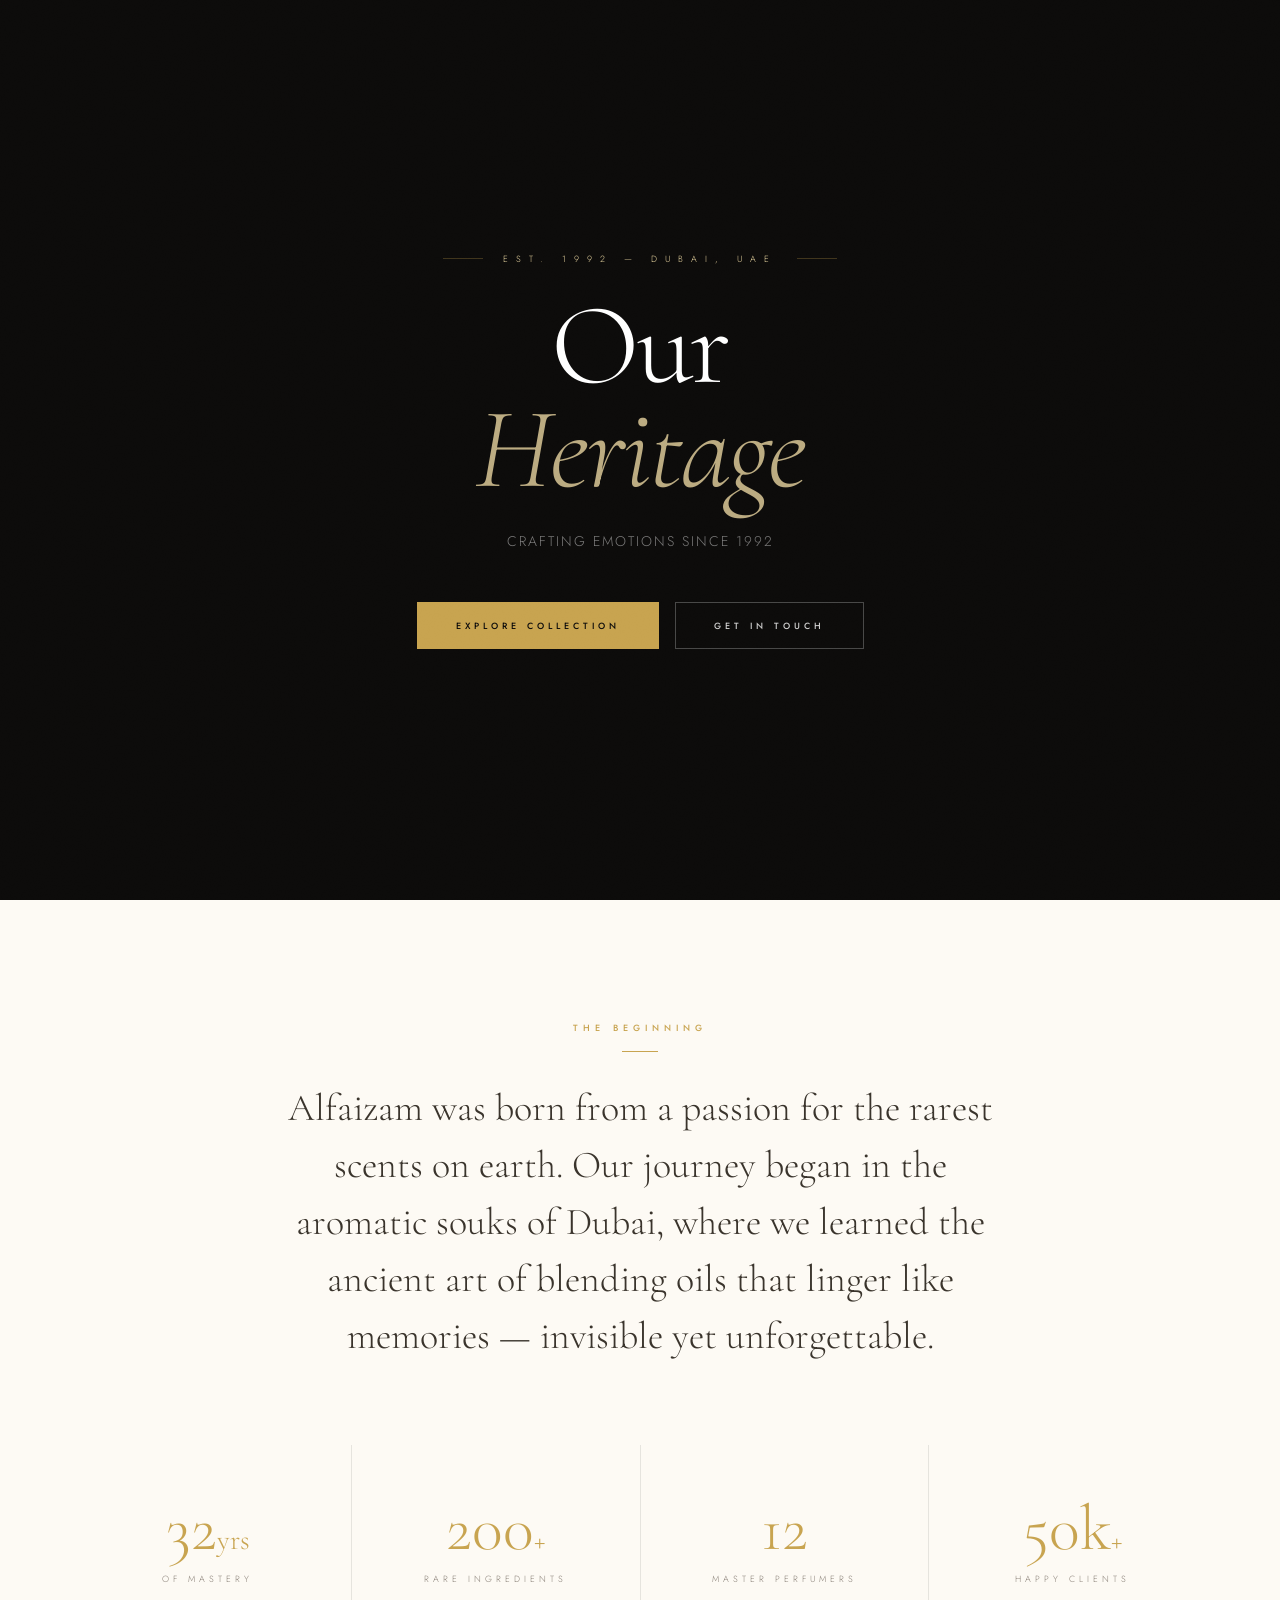
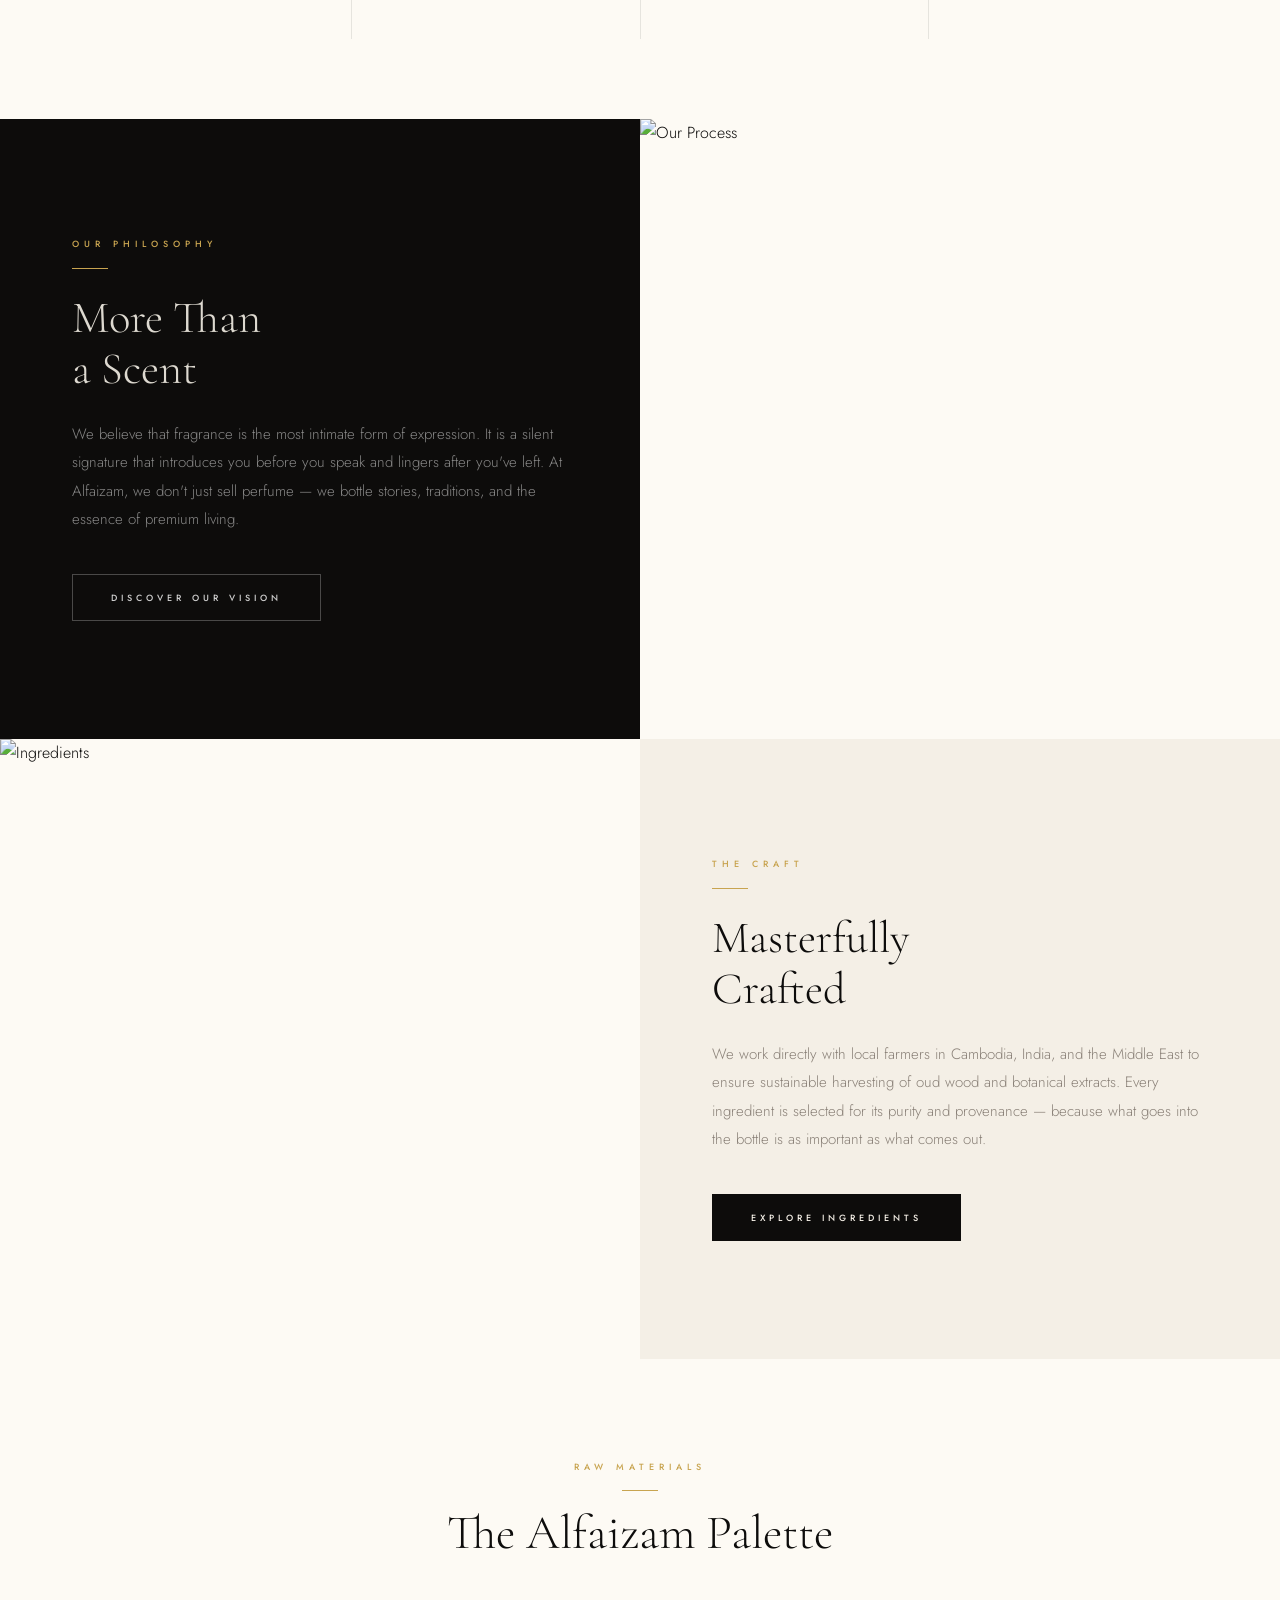
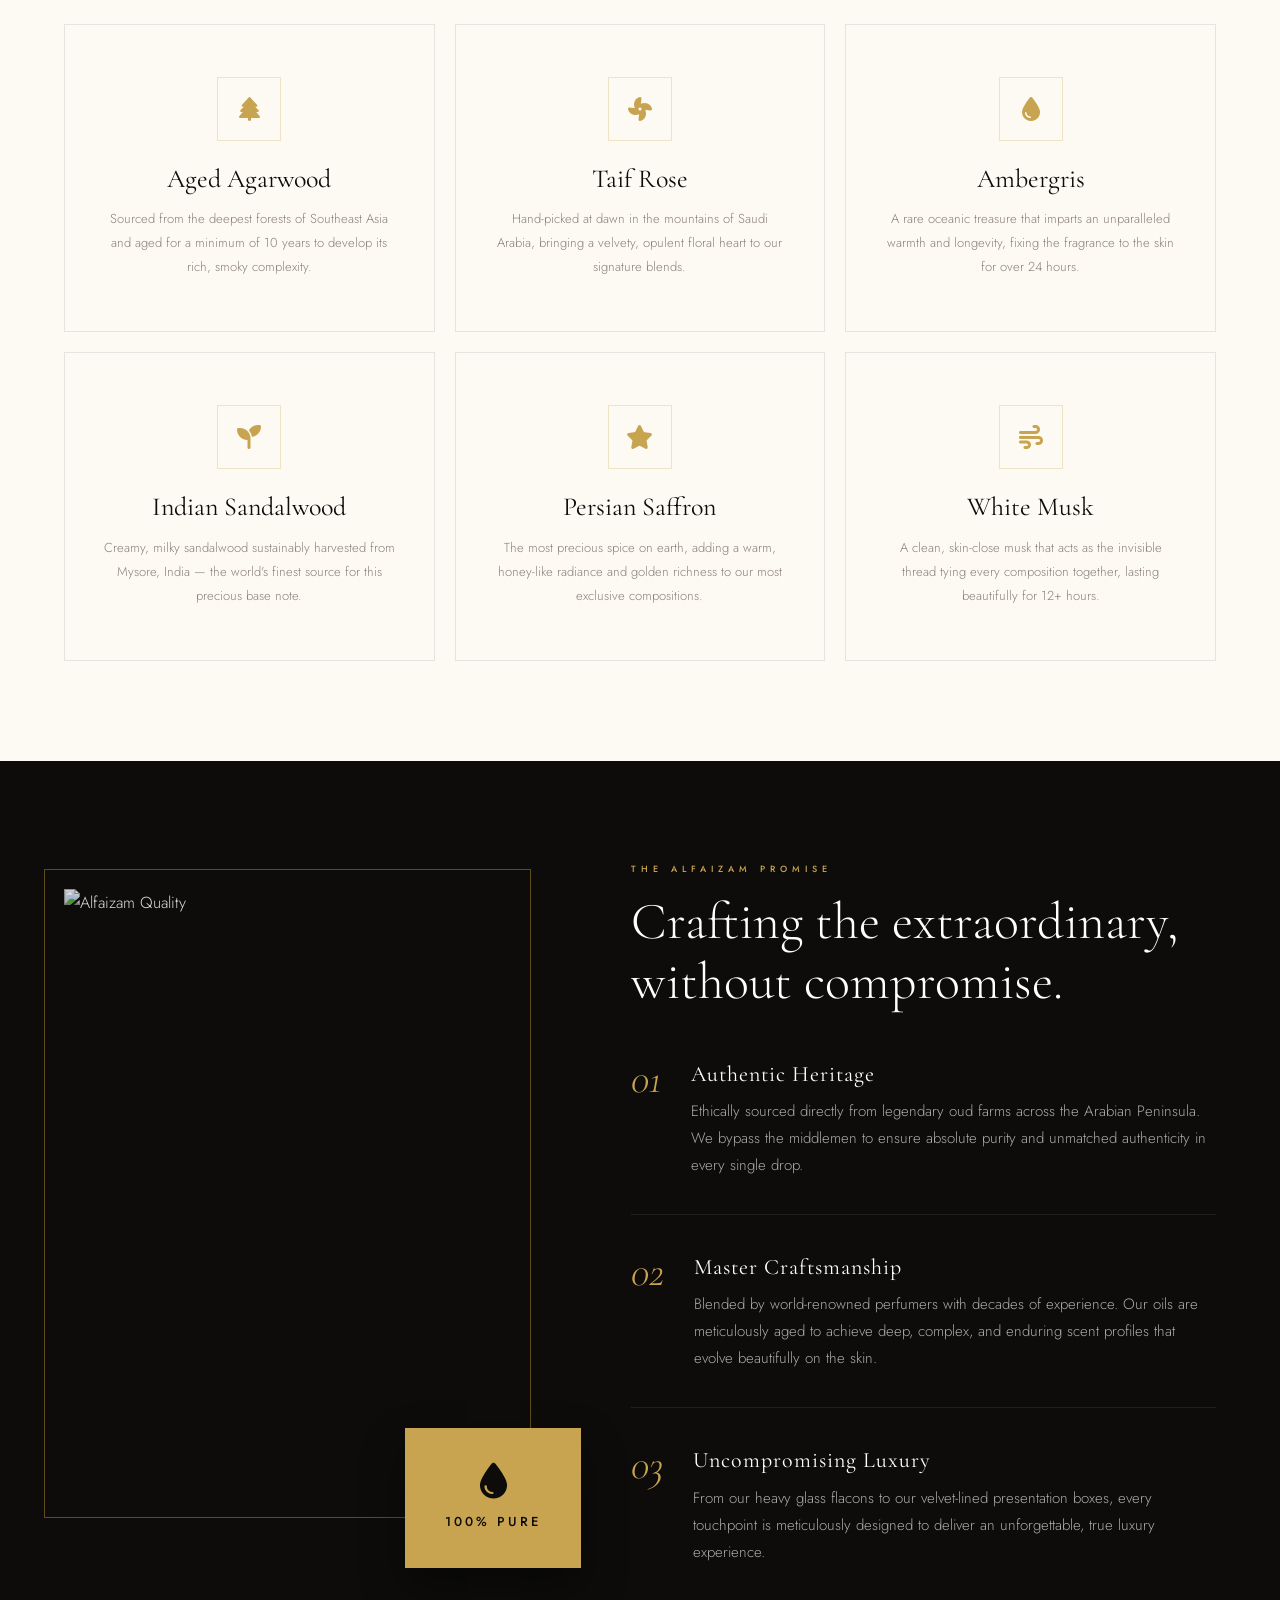
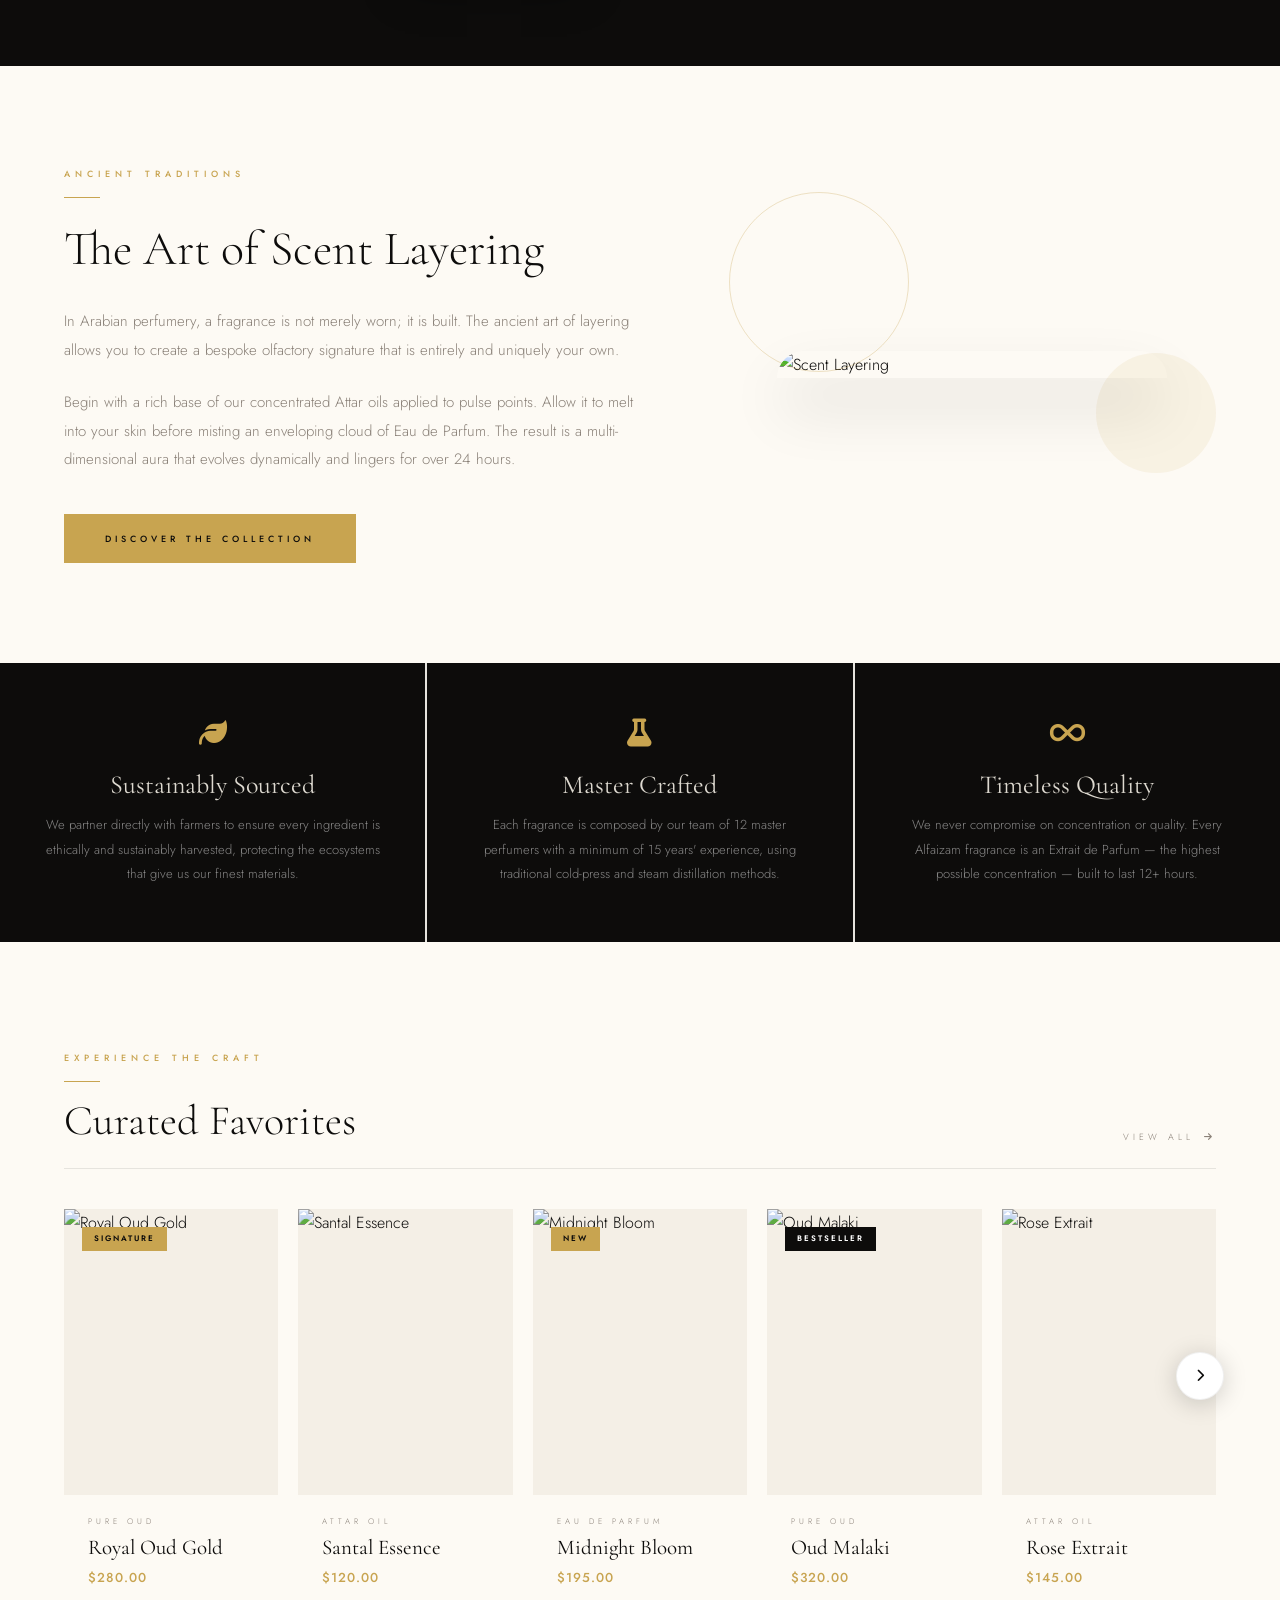
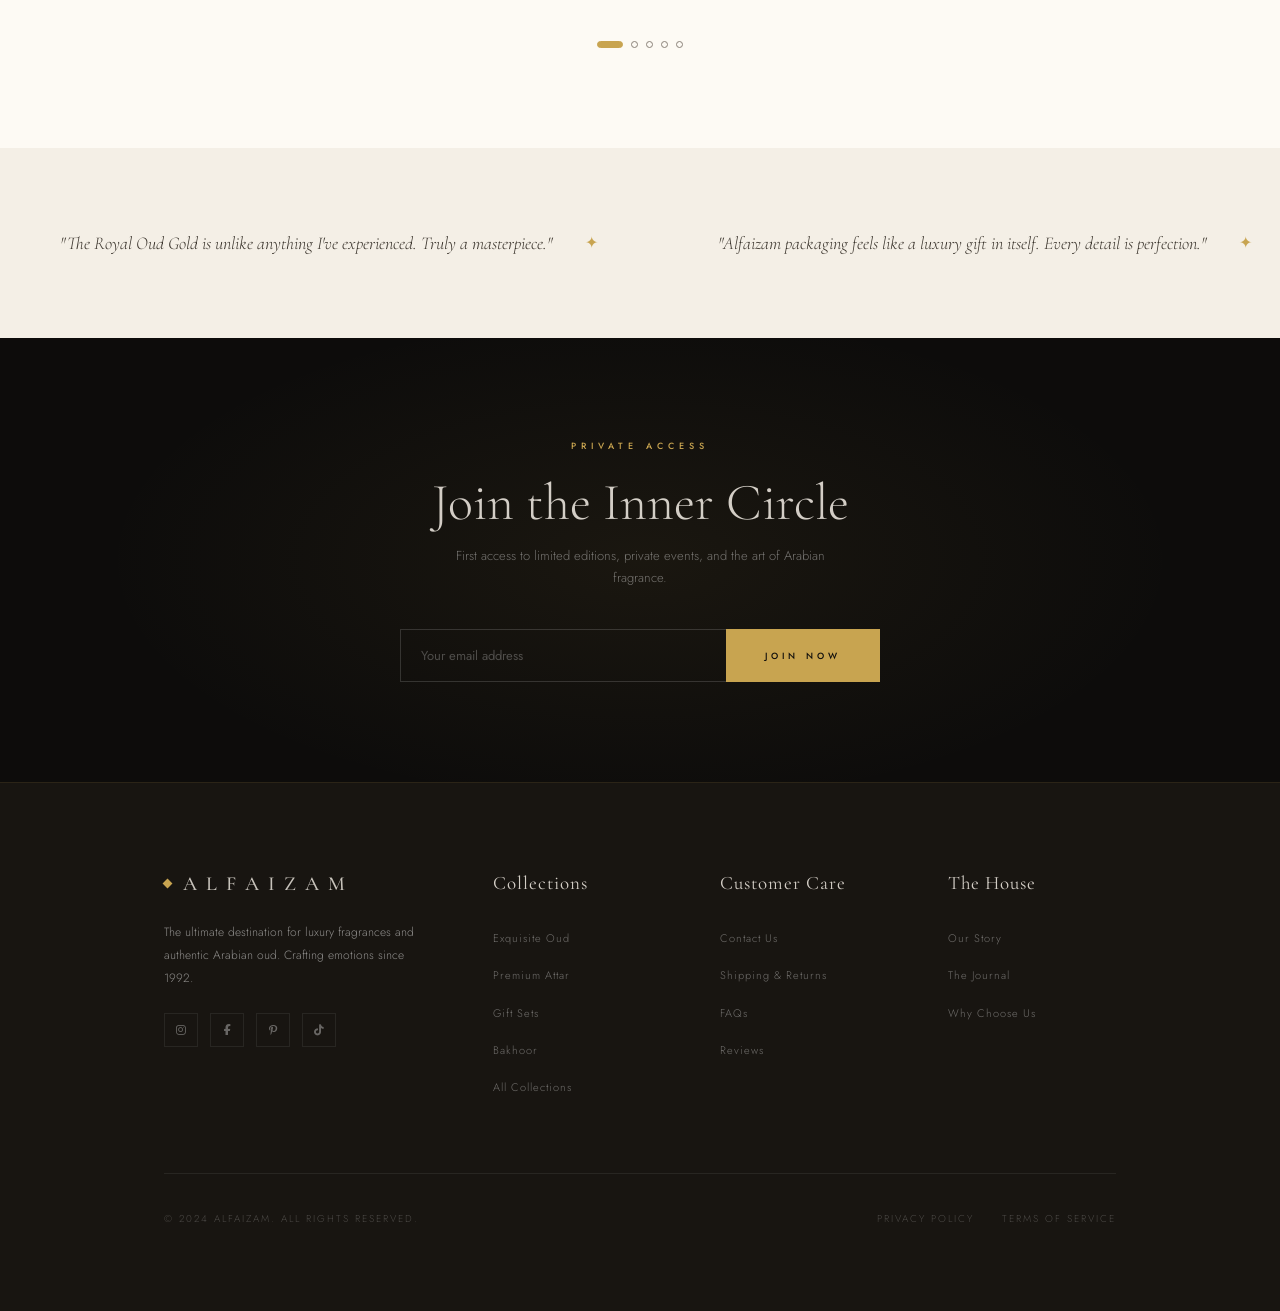
==== commit 72429ec8: "Changes" ====
--- a/about.html
+++ b/about.html
@@ -26,7 +26,7 @@
         .about-hero-bg {
             position: absolute;
             inset: 0;
-            background-image: url('images/hero.png');
+            background-image: url('https://alfaizam.in/wp-content/uploads/2026/04/lifestyle.jpg');
             background-size: cover;
             background-position: center;
             opacity: .18;
@@ -78,6 +78,7 @@
             letter-spacing: -.02em;
             opacity: 0;
             animation: fadeInUp .9s forwards .55s;
+            color: white;
             margin-bottom: 28px;
         }
 
@@ -524,74 +525,75 @@
             width: 26px;
             border-radius: 4px;
         }
+
+        /* ── Ingredient Grid ── */
+        .ingredient-grid {
+            display: grid;
+            grid-template-columns: repeat(3, 1fr);
+            gap: 20px;
+        }
+
+        /* ── Splits ── */
+        .promise-split,
+        .layering-split {
+            display: flex;
+            flex-wrap: wrap;
+            align-items: center;
+            gap: 80px;
+        }
+
+        @media (max-width: 992px) {
+            .ingredient-grid {
+                grid-template-columns: repeat(2, 1fr);
+            }
+        }
+
+        @media (max-width: 768px) {
+            .ingredient-grid {
+                grid-template-columns: 1fr;
+            }
+
+            .promise-split,
+            .layering-split {
+                gap: 40px;
+            }
+
+            .about-hero-actions {
+                flex-direction: column;
+                align-items: center;
+                gap: 12px;
+            }
+
+            .about-hero-content h1 {
+                font-size: clamp(48px, 12vw, 130px);
+            }
+        }
+
+        @media (max-width: 576px) {
+            .about-hero-content .eyebrow {
+                letter-spacing: 4px;
+                gap: 10px;
+                font-size: 8px;
+            }
+
+            .about-hero-content .eyebrow::before,
+            .about-hero-content .eyebrow::after {
+                width: 20px;
+            }
+
+            .about-hero-actions {
+                width: 100%;
+            }
+
+            .about-hero-actions .btn {
+                width: 100%;
+            }
+        }
     </style>
 </head>
 
 <body>
 
-    <div class="announcement-bar">
-        <div class="marquee-track">
-            <span class="marquee-item">Crafting Emotions Since 1992 <span class="dot"></span></span>
-            <span class="marquee-item">12 Master Perfumers <span class="dot"></span></span>
-            <span class="marquee-item">200+ Rare Ingredients <span class="dot"></span></span>
-            <span class="marquee-item">50,000+ Happy Clients Worldwide <span class="dot"></span></span>
-            <span class="marquee-item">Crafting Emotions Since 1992 <span class="dot"></span></span>
-            <span class="marquee-item">12 Master Perfumers <span class="dot"></span></span>
-            <span class="marquee-item">200+ Rare Ingredients <span class="dot"></span></span>
-            <span class="marquee-item">50,000+ Happy Clients Worldwide <span class="dot"></span></span>
-        </div>
-    </div>
-
-    <header class="site-header" id="site-header">
-        <div class="container">
-            <div class="header-inner">
-                <div style="display:flex;align-items:center;gap:18px;">
-                    <div class="hamburger" id="hamburger"><span></span><span></span><span></span></div>
-                    <a href="index.html" class="logo"><span class="logo-gem"></span>Alfaizam</a>
-                </div>
-                <nav class="main-nav">
-                    <a href="index.html">Home</a>
-                    <a href="shop.html">Shop</a>
-                    <a href="collections.html">Collections</a>
-                    <a href="about.html" style="color:var(--gold-pale)!important;">About</a>
-                    <a href="contact.html">Contact</a>
-                </nav>
-                <div class="header-actions">
-                    <button id="search-btn"><i class="fa-solid fa-magnifying-glass"></i></button>
-                    <a href="wishlist.html" class="hide-mobile"><i class="fa-regular fa-heart"></i></a>
-                    <a href="cart.html" style="position:relative;">
-                        <i class="fa-solid fa-bag-shopping"></i>
-                        <span class="cart-badge">0</span>
-                    </a>
-                </div>
-            </div>
-        </div>
-    </header>
-
-    <nav class="mobile-nav" id="mobile-nav">
-        <button class="mobile-close" id="mobile-close"><i class="fa-solid fa-xmark"></i></button>
-        <ul class="mobile-nav-links">
-            <li><a href="index.html">Home</a></li>
-            <li><a href="shop.html">Shop</a></li>
-            <li><a href="collections.html">Collections</a></li>
-            <li><a href="about.html">About</a></li>
-            <li><a href="contact.html">Contact</a></li>
-        </ul>
-        <div class="mobile-nav-footer"><a href="wishlist.html">Wishlist</a><a href="cart.html">Bag</a></div>
-    </nav>
-
-    <div class="search-overlay" id="search-overlay">
-        <button class="search-close-btn" id="search-close"><i class="fa-solid fa-xmark"></i></button>
-        <div class="search-body">
-            <span class="search-label">Search Our Collection</span>
-            <input type="text" class="search-field" placeholder="Oud, Attar, Rose…" id="search-field">
-            <div class="search-hints">
-                <span class="search-hint">Royal Oud</span>
-                <span class="search-hint">Santal</span>
-                <span class="search-hint">Gift Sets</span>
-            </div>
-        </div>
-    </div>
 
     <!-- ══ ABOUT HERO ══ -->
     <section class="about-hero">
@@ -660,14 +662,14 @@
             </div>
         </div>
         <div class="philosophy-img">
-            <img src="images/attar.png" alt="Our Process">
+            <img src="https://alfaizam.in/wp-content/uploads/2026/04/attar.jpg" alt="Our Process">
         </div>
     </div>
 
     <!-- ══ SOURCING SPLIT ══ -->
     <div class="philosophy-grid">
         <div class="philosophy-img">
-            <img src="images/oud.png" alt="Ingredients">
+            <img src="https://alfaizam.in/wp-content/uploads/2026/04/oud.jpg" alt="Ingredients">
         </div>
         <div class="philosophy-content" style="background:var(--cream);">
             <div class="philosophy-inner reveal">
@@ -696,7 +698,7 @@
                 <h2 style="font-family:'Cormorant Garamond',serif;font-size:48px;font-weight:300;margin-top:16px;">The
                     Alfaizam Palette</h2>
             </div>
-            <div style="display:grid;grid-template-columns:repeat(3,1fr);gap:20px;">
+            <div class="ingredient-grid">
                 <div class="ingredient-card reveal">
                     <div class="ingredient-icon"><i class="fa-solid fa-tree"></i></div>
                     <h3
@@ -750,15 +752,15 @@
     </section>
 
     <!-- ══ THE ALFAIZAM PROMISE (CREATIVE) ══ -->
-    <section class="section" style="background:var(--ink); color:white; overflow:hidden; padding: 120px 0;">
+    <section class="section" style="background:var(--ink); color:white; overflow:hidden;">
         <div class="container">
-            <div style="display:flex; flex-wrap:wrap; align-items:center; gap: 80px;">
+            <div class="promise-split">
                 <!-- Left: Visual -->
-                <div class="promise-visual reveal" style="flex:1; min-width: 320px; position:relative;">
+                <div class="promise-visual reveal" style="flex:1; min-width: 280px; position:relative;">
                     <div
                         style="position:absolute; top:-20px; left:-20px; width:100%; height:100%; border:1px solid rgba(212, 175, 55, 0.4); z-index:0;">
                     </div>
-                    <img src="images/hero.png" alt="Alfaizam Quality"
+                    <img src="https://alfaizam.in/wp-content/uploads/2026/04/lifestyle.jpg" alt="Alfaizam Quality"
                         style="width:100%; height:auto; position:relative; z-index:1; object-fit:cover; aspect-ratio:3/4; filter:brightness(0.85);">
                     <div
                         style="position:absolute; bottom:-30px; right:-30px; background:var(--gold); padding:35px 40px; z-index:2; text-align:center; box-shadow: 0 20px 40px rgba(0,0,0,0.4);">
@@ -771,7 +773,7 @@
                 </div>
 
                 <!-- Right: Content -->
-                <div class="promise-content" style="flex:1.2; min-width: 320px;">
+                <div class="promise-content" style="flex:1.2; min-width: 280px;">
                     <span class="label" style="margin-bottom:16px;display:block;color:var(--gold);">The Alfaizam
                         Promise</span>
                     <h2
@@ -828,11 +830,11 @@
     </section>
 
     <!-- ══ THE ART OF LAYERING ══ -->
-    <section class="section" style="background:var(--ivory); padding: 120px;">
+    <section class="section" style="background:var(--ivory);">
         <div class="container">
-            <div style="display:flex; flex-wrap:wrap; align-items:center; gap: 80px;">
+            <div class="layering-split">
                 <!-- Content -->
-                <div class="layering-content reveal" style="flex:1.2; min-width: 320px;">
+                <div class="layering-content reveal" style="flex:1.2; min-width: 280px;">
                     <span class="label" style="margin-bottom:16px;display:block;">Ancient Traditions</span>
                     <div class="gold-line gold-line-left" style="margin-bottom:24px;"></div>
                     <h2
@@ -850,11 +852,11 @@
                 </div>
                 <!-- Visual -->
                 <div class="layering-visual reveal d1"
-                    style="flex:1; min-width: 320px; display:flex; justify-content:center; position:relative;">
+                    style="flex:1; min-width: 280px; display:flex; justify-content:center; position:relative;">
                     <!-- Arch Image Frame -->
                     <div
                         style="width:80%; max-width:400px; border-radius:250px 250px 0 0; overflow:hidden; position:relative; z-index:2; box-shadow:0 30px 60px rgba(0,0,0,0.12);">
-                        <img src="images/attar.png" alt="Scent Layering"
+                        <img src="https://alfaizam.in/wp-content/uploads/2026/04/attar.jpg" alt="Scent Layering"
                             style="width:100%; height:auto; display:block; filter:contrast(1.05) saturate(1.1);">
                     </div>
                     <!-- Decorative Elements -->
@@ -1028,15 +1030,15 @@
     <script>
         // ══ PRODUCT DATA ══
         const FAV_PRODUCTS = [
-            { name: 'Royal Oud Gold', cat: 'Pure Oud', price: '$280.00', img: 'images/oud.png', badge: 'Signature', badgeBg: '' },
-            { name: 'Santal Essence', cat: 'Attar Oil', price: '$120.00', img: 'images/attar.png', badge: '', badgeBg: '' },
-            { name: 'Midnight Bloom', cat: 'Eau de Parfum', price: '$195.00', img: 'images/hero.png', badge: 'New', badgeBg: '' },
-            { name: 'Oud Malaki', cat: 'Pure Oud', price: '$320.00', img: 'images/oud.png', badge: 'Bestseller', badgeBg: 'var(--ink)' },
-            { name: 'Rose Extrait', cat: 'Attar Oil', price: '$145.00', img: 'images/attar.png', badge: '', badgeBg: '' },
-            { name: 'Velvet Agarwood', cat: 'Pure Oud', price: '$380.00', img: 'images/hero.png', badge: '', badgeBg: '' },
-            { name: 'Taif Rose Absolute', cat: 'Attar Oil', price: '$310.00', img: 'images/oud.png', badge: 'Signature', badgeBg: '' },
-            { name: 'Heritage Blend', cat: 'Exclusive', price: '$520.00', img: 'images/attar.png', badge: '', badgeBg: '' },
-            { name: 'Saffron Gold', cat: 'Eau de Parfum', price: '$260.00', img: 'images/hero.png', badge: 'Limited', badgeBg: 'var(--gold)' },
+            { name: 'Royal Oud Gold', cat: 'Pure Oud', price: '$280.00', img: 'https://alfaizam.in/wp-content/uploads/2026/04/oud.jpg', badge: 'Signature', badgeBg: '' },
+            { name: 'Santal Essence', cat: 'Attar Oil', price: '$120.00', img: 'https://alfaizam.in/wp-content/uploads/2026/04/attar.jpg', badge: '', badgeBg: '' },
+            { name: 'Midnight Bloom', cat: 'Eau de Parfum', price: '$195.00', img: 'https://alfaizam.in/wp-content/uploads/2026/04/hero.jpg', badge: 'New', badgeBg: '' },
+            { name: 'Oud Malaki', cat: 'Pure Oud', price: '$320.00', img: 'https://alfaizam.in/wp-content/uploads/2026/04/oud.jpg', badge: 'Bestseller', badgeBg: 'var(--ink)' },
+            { name: 'Rose Extrait', cat: 'Attar Oil', price: '$145.00', img: 'https://alfaizam.in/wp-content/uploads/2026/04/attar.jpg', badge: '', badgeBg: '' },
+            { name: 'Velvet Agarwood', cat: 'Pure Oud', price: '$380.00', img: 'https://alfaizam.in/wp-content/uploads/2026/04/hero.jpg', badge: '', badgeBg: '' },
+            { name: 'Taif Rose Absolute', cat: 'Attar Oil', price: '$310.00', img: 'https://alfaizam.in/wp-content/uploads/2026/04/oud.jpg', badge: 'Signature', badgeBg: '' },
+            { name: 'Heritage Blend', cat: 'Exclusive', price: '$520.00', img: 'https://alfaizam.in/wp-content/uploads/2026/04/attar.jpg', badge: '', badgeBg: '' },
+            { name: 'Saffron Gold', cat: 'Eau de Parfum', price: '$260.00', img: 'https://alfaizam.in/wp-content/uploads/2026/04/hero.jpg', badge: 'Limited', badgeBg: 'var(--gold)' },
         ];
 
         // ══ CARD BUILDER ══
--- a/style.css
+++ b/style.css
@@ -99,7 +99,7 @@
 .container {
     max-width: 100%;
     margin: 0 auto;
-    /* padding: 0 64px; */
+    padding: 0 64px;
 }
 
 @media (max-width: 768px) {
@@ -650,7 +650,7 @@
 .page-hero-bg {
     position: absolute;
     inset: 0;
-    background-image: url('images/hero.png');
+    background-image: url('https://alfaizam.in/wp-content/uploads/2026/04/hero.jpg');
     background-size: cover;
     background-position: center;
     opacity: .12;
@@ -2132,6 +2132,8 @@
 
     .contact-layout {
         grid-template-columns: 1fr;
+        gap: 40px;
+        padding-bottom: 60px;
     }
 
     .review-grid {
@@ -2164,8 +2166,24 @@
         display: none !important;
     }
 
+    .page-hero {
+        padding: 120px 0 60px;
+    }
+
     .page-hero h1 {
         font-size: 52px;
+    }
+
+    .section {
+        padding: 60px 0;
+    }
+
+    .section-sm {
+        padding: 40px 0;
+    }
+
+    .section-lg {
+        padding: 80px 0;
     }
 
     .collections-grid {
@@ -2199,6 +2217,10 @@
         text-align: center;
     }
 
+    footer.site-footer {
+        padding: 60px 24px;
+    }
+
     .product-gallery {
         grid-template-columns: 1fr;
     }
